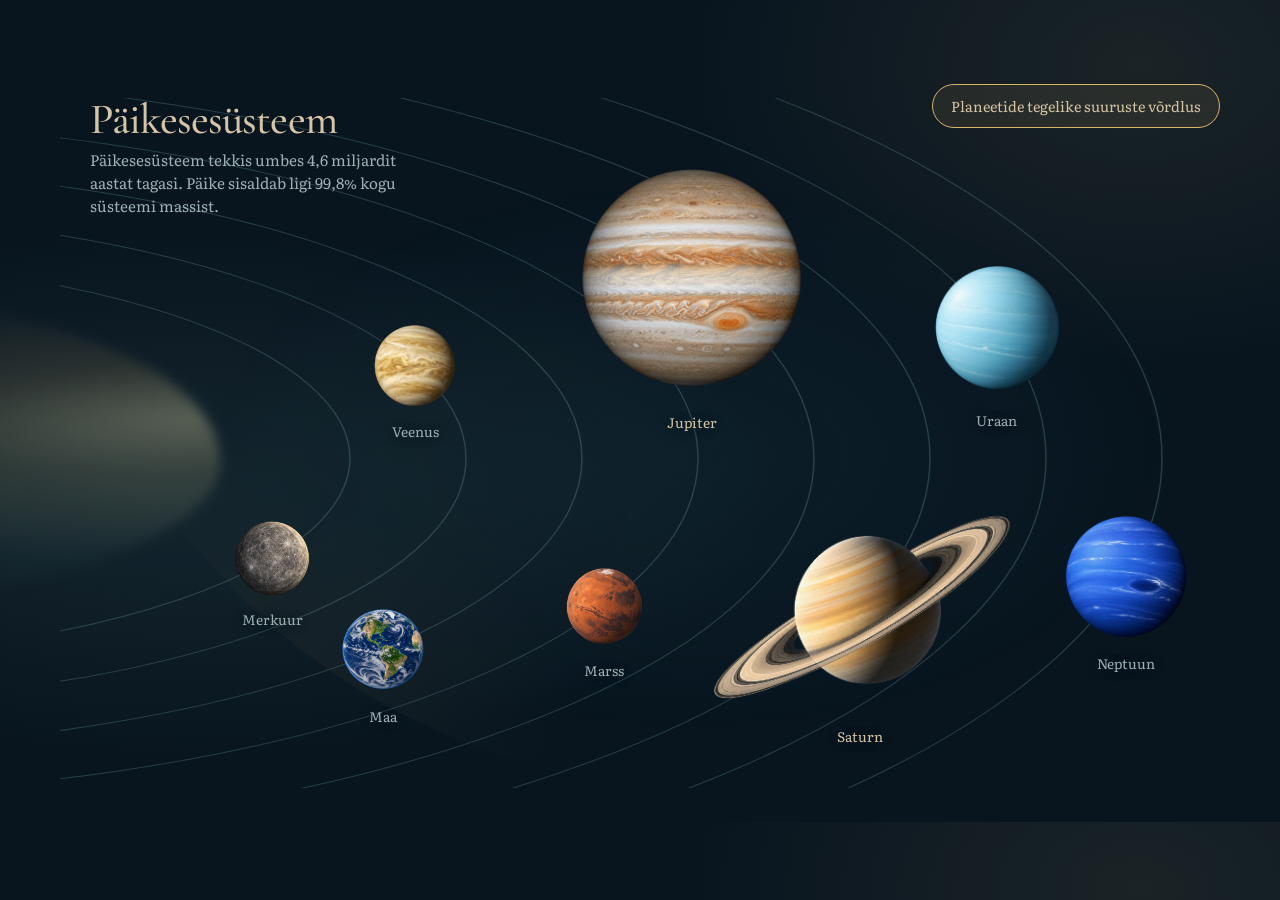
==== planeedid.html @ eba8fdf8 "Add files via upload" ====
<!doctype html>
<html lang="et">
<head>
  <meta charset="utf-8">
  <meta name="viewport" content="width=device-width, initial-scale=1">
  <title>Ajatu kosmos · Planeedid</title>
  <link rel="preconnect" href="https://fonts.googleapis.com">
  <link rel="preconnect" href="https://fonts.gstatic.com" crossorigin>
  <link href="https://fonts.googleapis.com/css2?family=Cormorant+Garamond:ital,wght@0,400;0,500;0,600;1,500&family=Literata:opsz,wght@7..72,400;7..72,500&display=swap" rel="stylesheet">
  <link rel="stylesheet" href="disainisusteem.css">
  <style>
    *{box-sizing:border-box}html{scroll-behavior:smooth}body{margin:0;min-width:320px;background:radial-gradient(ellipse at 89% 8%,rgba(217,178,108,.09),transparent 28%),radial-gradient(ellipse at 15% 60%,rgba(130,185,178,.1),transparent 38%),var(--bg);color:var(--ink);font:17px/1.55 var(--body)}button{font:inherit}.wrap{width:min(1160px,calc(100% - 48px));margin:auto}.topbar{position:relative;z-index:3;display:flex;justify-content:space-between;align-items:center;padding:28px 0 12px}.brand{font:italic 500 1.45rem var(--heading);color:var(--ink);text-decoration:none}.brand span{color:var(--accent)}.scale-toggle{-webkit-touch-callout:none;-webkit-user-select:none;user-select:none;touch-action:manipulation;min-height:44px;margin-top:0;transform:translateY(56px);padding:9px 18px;border:1px solid var(--accent);border-radius:999px;background:rgba(217,178,108,.09);color:var(--ink);cursor:pointer;font-size:.9rem}.scale-toggle:hover{border-color:var(--teal);color:var(--ink)}.scale-toggle[aria-pressed="true"]{border-color:var(--accent);color:var(--accent)}.scale-toggle:disabled{opacity:.55;cursor:wait}
    .intro{display:grid;grid-template-columns:1.1fr .9fr;gap:48px;align-items:end;padding:48px 0 26px}.eyebrow{margin:0 0 12px;color:var(--teal);font-size:.88rem}.intro h1{margin:0;font:500 clamp(3.4rem,8vw,6.7rem)/.9 var(--heading);letter-spacing:-.055em}.intro h1 em{color:var(--accent);font-weight:500}.intro p{max-width:31rem;margin:0;color:var(--muted);font-style:italic}.note{margin-top:16px;color:var(--muted);font-size:.86rem}.note strong{color:var(--ink);font-weight:500}
    .space-wrap{overflow:visible;padding:14px 0 34px}.space{position:relative;isolation:isolate;width:100%;height:690px;overflow:visible;border-radius:48% 52% 44% 56% / 10% 11% 89% 90%;background:radial-gradient(ellipse at 54% 52%,rgba(40,91,100,.14),transparent 54%),radial-gradient(ellipse at 13% 90%,rgba(217,178,108,.07),transparent 26%)}.space:before{content:'';position:absolute;inset:8% 4%;border-radius:53% 47% 59% 41% / 38% 63% 37% 62%;border:0;transform:rotate(-4deg);pointer-events:none}.orbits{position:absolute;inset:0;width:100%;height:100%;pointer-events:none}.orbits ellipse,.orbits path{fill:none;stroke:rgba(130,185,178,.25);stroke-width:1.25}.sun{position:absolute;z-index:-1;left:-740px;top:205px;width:900px;height:310px;border-radius:54% 46% 49% 51% / 45% 56% 44% 55%;background:radial-gradient(ellipse at 98% 42%,rgba(255,237,175,.29),rgba(217,178,108,.13) 22%,transparent 55%),radial-gradient(ellipse at 91% 65%,rgba(130,185,178,.08),transparent 48%);filter:blur(6px);transform:rotate(-2deg)}.sun:after{display:none}.space-copy{position:absolute;z-index:2;top:0;left:30px;max-width:310px}.space-copy h1{margin:0 0 8px;font:500 clamp(1.9rem,3.4vw,2.7rem)/1 var(--heading);letter-spacing:-.02em}.space-copy p{margin:0;color:var(--muted);font-size:.95rem;line-height:1.5}
    .planet{-webkit-tap-highlight-color:transparent;position:absolute;z-index:1;left:var(--x);top:var(--y);width:var(--size);height:var(--size);padding:0;border:0;background:none;color:var(--ink);cursor:pointer;transform:translate(-50%,-50%);transition:opacity 220ms,filter 220ms,transform 220ms,width 220ms,height 220ms}.planet:hover,.planet:focus-visible{transform:translate(-50%,-50%) scale(1.08);filter:drop-shadow(0 0 16px rgba(217,178,108,.34));outline:none}.planet:focus-visible .planet-name{outline:none}.planet img{display:block;width:100%;height:100%;object-fit:contain;transform:scale(var(--asset-scale,1));transform-origin:center;pointer-events:none;-webkit-user-drag:none;-webkit-touch-callout:none;user-select:none}.planet.fallback-orb img{display:none}.planet.fallback-orb:before{content:'';display:block;width:100%;height:100%;border-radius:50%;background:radial-gradient(circle at 32% 28%,#e3dfc9,var(--planet-color,#82b9b2) 40%,#08151f 84%);box-shadow:inset -14px -11px 18px #06121c99,0 0 18px color-mix(in srgb,var(--planet-color,#82b9b2) 42%,transparent)}.planet-name{position:absolute;left:50%;top:var(--label-top);transform:translateX(-50%);white-space:nowrap;color:var(--muted);font-size:.86rem;text-shadow:0 1px 10px var(--bg)}.planet[data-name="Jupiter"] .planet-name,.planet[data-name="Saturn"] .planet-name{color:var(--ink)}.space.is-exploring .planet:not(.is-active){opacity:.46;filter:blur(.65px) brightness(.68) saturate(.72)}.space.is-exploring .planet.is-active{z-index:5;width:var(--focus-size);height:var(--focus-size);transform:translate(-50%,-50%);filter:drop-shadow(0 0 22px rgba(217,178,108,.45))}.space.is-exploring .planet.is-active .planet-name{top:var(--active-label-top);color:var(--ink)}
    .details{position:absolute;z-index:7;width:min(400px,calc(100% - 32px));padding:22px 24px;background:rgba(10,29,39,.96);border:1px solid rgba(130,185,178,.25);border-radius:28px;box-shadow:0 16px 38px rgba(0,0,0,.28);opacity:0;pointer-events:none;transform:translate(0,-10%);transition:opacity 180ms,transform 180ms}.details.is-visible{opacity:1}.details.to-left{transform:translate(-100%,-10%)}.details.to-top{transform:translate(0,-88%)}.details.to-left.to-top{transform:translate(-100%,-88%)}.details p{margin:0;color:var(--muted);font-size:.82rem}.details h2{margin:3px 0 2px;font:500 2rem/1 var(--heading)}.facts{display:grid;grid-template-columns:1fr;gap:0;margin:12px 0 0}.facts div{display:grid;grid-template-columns:minmax(0,1fr) auto;align-items:baseline;gap:14px;padding:6px 0;border-bottom:1px solid rgba(158,177,178,.14)}.facts dt{color:var(--muted);font-size:.78rem}.facts dd{margin:0;text-align:right;white-space:nowrap;font-weight:500;font-size:.8rem}.loading{display:grid;place-items:center;height:100%;color:var(--muted)}
    @media(max-width:700px){.wrap{width:calc(100% - 32px)}.planet{touch-action:manipulation;-webkit-touch-callout:none}.topbar{padding:20px 0 8px}.scale-toggle{transform:translateY(30px);font-size:.66rem;line-height:1.15;padding:6px 10px;min-height:32px;white-space:nowrap}.intro{grid-template-columns:1fr;gap:18px;padding-top:28px}.space-wrap{margin-inline:-16px;height:385px;overflow:hidden;padding:0}.space{width:192%;min-width:0;height:690px;transform:scale(.52);transform-origin:top left}.space-copy{top:18px}.details{width:min(600px,calc(100% - 40px));padding:24px 28px;margin-bottom:48px}.facts{grid-template-columns:1fr}}
  </style>
</head>
<body>
  <div class="wrap">
    <header class="topbar"><span aria-hidden="true"></span><button class="scale-toggle" id="scale-toggle" type="button" disabled>Planeetide tegelike suuruste võrdlus</button></header>
    <main>
      <section class="space-wrap" aria-label="Planeetide suuruste võrdlus"><div class="space" id="space"><div class="sun" aria-hidden="true"></div><div class="space-copy"><h1>Päikesesüsteem</h1><p>Päikesesüsteem tekkis umbes 4,6 miljardit aastat tagasi. Päike sisaldab ligi 99,8% kogu süsteemi massist.</p></div><svg class="orbits" id="orbits" viewBox="0 0 1000 900" preserveAspectRatio="none" aria-hidden="true"></svg><section class="details" id="planet-card" aria-live="polite" aria-labelledby="detail-title"><div><p class="eyebrow" id="detail-order">05 / Päikesest</p><h2 id="detail-title">Jupiter</h2><p id="detail-summary">Päikesesüsteemi suurim planeet.</p></div><dl class="facts" id="facts"></dl></section><p class="loading" id="loading">Planeedid koguvad end vaatesse…</p></div></section>
    </main>
  </div>
  <script>
    let positions={};
    const summaries={Merkuur:'Päikesele lähim ja Päikesesüsteemi väikseim planeet.',Veenus:'Paksu atmosfääriga kuum kiviplaneet.',Maa:'Meie sinine koduplaneet, mille pinnal voolab vedel vesi.',Marss:'Külm ja tolmune punakas kiviplaneet.',Jupiter:'Päikesesüsteemi suurim planeet ja gaasihiid.',Saturn:'Rõngastega gaasihiid, mille ümber tiirleb palju kuid.',Uraan:'Külm jäähiid, mis pöörleb peaaegu külili.',Neptuun:'Kõige kaugem planeet, kus puhuvad väga kiired tuuled.'};
    const labels={tüüp:'Tüüp',kaugusPäikesest:'Kaugus Päikesest',läbimõõt:'Läbimõõt',gravitatsioon:'Gravitatsioon',ööpäevaPikkus:'Ööpäeva pikkus',aastaPikkus:'Aasta pikkus',temperatuur:'Keskmine temperatuur',kuudeArv:'Kuude arv'};
    const imageNames={Saturn:'saturn-realistic.png'};
    const assetScales={Merkuur:1.18,Veenus:1.16,Maa:1.22,Marss:1.2,Jupiter:1.15,Saturn:1.55,Uraan:1.24,Neptuun:1.16};
    const units={kaugusPäikesest:'mln km',läbimõõt:'km',gravitatsioon:'m/s²',ööpäevaPikkus:'h',aastaPikkus:'Maa päeva',temperatuur:'°C',kuudeArv:''};
    const format=value=>new Intl.NumberFormat('et-EE').format(value);
    function showDetails(planet){document.getElementById('detail-order').textContent=String(planet.järjekordPäikesest).padStart(2,'0')+' / Päikesest';document.getElementById('detail-title').textContent=planet.nimi;document.getElementById('detail-summary').textContent=summaries[planet.nimi]||'Planeet, mida saad võrrelda teiste Päikesesüsteemi maailmadega.';const facts=document.getElementById('facts');facts.replaceChildren();Object.keys(labels).forEach(key=>{const row=document.createElement('div');const term=document.createElement('dt');const value=document.createElement('dd');term.textContent=labels[key];const content=typeof planet[key]==='number'?format(planet[key]):planet[key];value.textContent=content+(units[key]?' '+units[key]:'');row.append(term,value);facts.append(row);});}
    const fallbackPlanets=[
      {nimi:'Merkuur',tüüp:'kiviplaneet',järjekordPäikesest:1,kaugusPäikesest:57.9,läbimõõt:4879,gravitatsioon:3.7,ööpäevaPikkus:4222.6,aastaPikkus:88,temperatuur:167,kuudeArv:0},
      {nimi:'Veenus',tüüp:'kiviplaneet',järjekordPäikesest:2,kaugusPäikesest:108.2,läbimõõt:12104,gravitatsioon:8.9,ööpäevaPikkus:2802,aastaPikkus:224.7,temperatuur:464,kuudeArv:0},
      {nimi:'Maa',tüüp:'kiviplaneet',järjekordPäikesest:3,kaugusPäikesest:149.6,läbimõõt:12756,gravitatsioon:9.8,ööpäevaPikkus:24,aastaPikkus:365.2,temperatuur:15,kuudeArv:1},
      {nimi:'Aurelia',tüüp:'kiviplaneet',järjekordPäikesest:4,kaugusPäikesest:175,läbimõõt:10500,gravitatsioon:8.1,ööpäevaPikkus:26,aastaPikkus:450,temperatuur:8,kuudeArv:1},
      {nimi:'Marss',tüüp:'kiviplaneet',järjekordPäikesest:5,kaugusPäikesest:228,läbimõõt:6792,gravitatsioon:3.7,ööpäevaPikkus:24.7,aastaPikkus:687,temperatuur:-65,kuudeArv:2},
      {nimi:'Jupiter',tüüp:'gaasihiid',järjekordPäikesest:6,kaugusPäikesest:778.5,läbimõõt:142984,gravitatsioon:23.1,ööpäevaPikkus:9.9,aastaPikkus:4331,temperatuur:-110,kuudeArv:95},
      {nimi:'Saturn',tüüp:'gaasihiid',järjekordPäikesest:7,kaugusPäikesest:1432,läbimõõt:120536,gravitatsioon:9,ööpäevaPikkus:10.7,aastaPikkus:10747,temperatuur:-140,kuudeArv:274},
      {nimi:'Uraan',tüüp:'jäähiid',järjekordPäikesest:8,kaugusPäikesest:2867,läbimõõt:51118,gravitatsioon:8.7,ööpäevaPikkus:17.2,aastaPikkus:30589,temperatuur:-195,kuudeArv:28},
      {nimi:'Neptuun',tüüp:'jäähiid',järjekordPäikesest:9,kaugusPäikesest:4515,läbimõõt:49528,gravitatsioon:11,ööpäevaPikkus:16.1,aastaPikkus:59800,temperatuur:-200,kuudeArv:16}
    ];
    let planetsData=[];let realScale=false;const scaleToggle=document.getElementById('scale-toggle');
    const typeColors={kiviplaneet:'#b87955',gaasihiid:'#d9b26c',jäähiid:'#82b9b2'};
    function buildOrbitLayout(planets){const svg=document.getElementById('orbits');svg.replaceChildren();positions={};const gap=planets.length>1?700/(planets.length-1):0;const maxDiameter=Math.max(...planets.map(planet=>planet.läbimõõt));const minDiameter=Math.min(...planets.map(planet=>planet.läbimõõt));const layoutScale=Math.max(.68,Math.min(1,Math.sqrt(9/planets.length)));const minimumGap=40;const layoutHeight=690;const locate=(rx,ry,degrees)=>{const angle=degrees*Math.PI/180;const x=-250+rx*Math.cos(angle);const y=470+ry*Math.sin(angle);return{x,y,screenX:x/1000*1160,screenY:y/900*layoutHeight}};const entries=planets.map((planet,index)=>{const size=(72.8+(planet.läbimõõt-minDiameter)/(maxDiameter-minDiameter||1)*145.6)*layoutScale;const radius=size*(assetScales[planet.nimi]||1)/2;const rx=500+index*gap;const ry=260+index*gap*.6;const baseAngle=Math.round(52*Math.sin((index+1)*2.4));const candidates=Array.from({length:73},(_,step)=>{const offset=(step-36)*5;return{...locate(rx,ry,baseAngle+offset),offset}}).filter(candidate=>candidate.screenX>=Math.max(radius+18,190)&&candidate.screenX<=1160-radius-18&&candidate.screenY>=radius+18&&candidate.screenY<=layoutHeight-radius-18&&!(candidate.screenX<410&&candidate.screenY<250)&&!(candidate.screenX>790-radius&&candidate.screenY<135+radius)).sort((a,b)=>Math.abs(a.offset)-Math.abs(b.offset));return{planet,index,radius,rx,ry,candidates}}).sort((a,b)=>b.radius-a.radius);const placed=[];let attempts=0;const solve=depth=>{if(depth===entries.length)return true;if(++attempts>90000)return false;const entry=entries[depth];for(const candidate of entry.candidates){if(placed.every(other=>Math.hypot(candidate.screenX-other.screenX,candidate.screenY-other.screenY)>=entry.radius+other.radius+minimumGap)){placed.push({...candidate,radius:entry.radius,name:entry.planet.nimi});if(solve(depth+1))return true;placed.pop()}}return false};if(!solve(0)){throw new Error('Kattumisvaba paigutust ei leitud')}placed.forEach(item=>{positions[item.name]=[item.x/10,item.y/9]});planets.forEach((planet,index)=>{const rx=500+index*gap;const ry=260+index*gap*.6;const orbit=document.createElementNS('http://www.w3.org/2000/svg','ellipse');orbit.setAttribute('cx','-250');orbit.setAttribute('cy','470');orbit.setAttribute('rx',rx);orbit.setAttribute('ry',ry);svg.append(orbit)})}function placeDetails(planet){const [x,y]=positions[planet.nimi];const card=document.getElementById('planet-card');const toLeft=x>55;const toTop=y>65;card.style.left=(toLeft?x-10:x+9)+'%';card.style.top=(y<30?y+12:y-7)+'%';card.classList.toggle('to-left',toLeft);card.classList.toggle('to-top',toTop)}
    function previewPlanet(button,planet){const space=document.getElementById('space');space.classList.add('is-exploring');space.querySelectorAll('.planet').forEach(item=>item.classList.toggle('is-active',item===button));placeDetails(planet);showDetails(planet);document.getElementById('planet-card').classList.add('is-visible')}
    function clearPlanetPreview(){const space=document.getElementById('space');space.classList.remove('is-exploring');space.querySelectorAll('.planet').forEach(item=>item.classList.remove('is-active'));document.getElementById('planet-card').classList.remove('is-visible')}
    function renderPlanets(planets){const space=document.getElementById('space');document.getElementById('loading')?.remove();clearPlanetPreview();space.querySelectorAll('.planet').forEach(planet=>planet.remove());const maxDiameter=Math.max(...planets.map(planet=>planet.läbimõõt));const minDiameter=Math.min(...planets.map(planet=>planet.läbimõõt));const layoutScale=Math.max(.68,Math.min(1,Math.sqrt(9/planets.length)));const focusSize=realScale?220:218.4*layoutScale;planets.forEach(planet=>{const button=document.createElement('button');button.className='planet';button.dataset.name=planet.nimi;const size=realScale?planet.läbimõõt/maxDiameter*220:(72.8+(planet.läbimõõt-minDiameter)/(maxDiameter-minDiameter)*145.6)*layoutScale;const scale=assetScales[planet.nimi]||1;const labelTop=planet.nimi==='Saturn'?size*1.12:size*(1+scale)/2+8;const activeLabelTop=planet.nimi==='Saturn'?focusSize*1.12:focusSize*(1+scale)/2+8;button.style.setProperty('--x',positions[planet.nimi][0]+'%');button.style.setProperty('--y',positions[planet.nimi][1]+'%');button.style.setProperty('--size',size+'px');button.style.setProperty('--focus-size',focusSize+'px');button.style.setProperty('--asset-scale',scale);button.style.setProperty('--planet-color',typeColors[planet.tüüp]||'#9eb1b2');button.style.setProperty('--label-top',labelTop+'px');button.style.setProperty('--active-label-top',activeLabelTop+'px');button.setAttribute('aria-label',planet.nimi+', ava andmed');const image=document.createElement('img');image.draggable=false;image.src='pildid/'+(imageNames[planet.nimi]||planet.nimi.toLowerCase()+'.png');image.alt='';image.addEventListener('error',()=>button.classList.add('fallback-orb'),{once:true});const name=document.createElement('span');name.className='planet-name';name.textContent=planet.nimi;button.append(image,name);button.addEventListener('pointerenter',()=>previewPlanet(button,planet));button.addEventListener('pointerleave',clearPlanetPreview);button.addEventListener('focus',()=>previewPlanet(button,planet));button.addEventListener('blur',clearPlanetPreview);button.addEventListener('contextmenu',event=>event.preventDefault());button.addEventListener('click',event=>{event.preventDefault();showDetails(planet)});space.append(button);});showDetails(planets.find(planet=>planet.nimi==='Jupiter')||planets[0]);}
    function setPlanets(planets){planetsData=[...planets].sort((a,b)=>a.kaugusPäikesest-b.kaugusPäikesest||a.järjekordPäikesest-b.järjekordPäikesest);buildOrbitLayout(planetsData);scaleToggle.disabled=false;renderPlanets(planetsData)}
    function previewRealDiameters(active){if(realScale===active||!planetsData.length)return;realScale=active;renderPlanets(planetsData)}
    scaleToggle.addEventListener('contextmenu',event=>event.preventDefault());scaleToggle.addEventListener('pointerenter',()=>previewRealDiameters(true));
    scaleToggle.addEventListener('pointerleave',()=>previewRealDiameters(false));
    scaleToggle.addEventListener('focus',()=>previewRealDiameters(true));
    scaleToggle.addEventListener('blur',()=>previewRealDiameters(false));
    document.getElementById('space').addEventListener('click',event=>{if(event.target.closest('.planet'))return;document.activeElement?.blur();clearPlanetPreview()});
    fetch('planeedid.json?cache='+Date.now()).then(response=>{if(!response.ok)throw new Error('Andmeid ei leitud');return response.json()}).then(setPlanets).catch(()=>{const loading=document.getElementById('loading');loading.textContent='Planeetide andmete lugemine ei õnnestunud. Ava leht kohaliku serveri kaudu.';});
  </script>
</body>
</html>
---- disainisusteem.css ----
:root{
  --bg:#08151F;
  --surface:#112B33;
  --surface-hover:#1C3B40;
  --ink:#D5C4A5;
  --muted:#9EB1B2;
  --accent:#D9B26C;
  --accent-hover:#E5C48A;
  --accent-ink:#152029;
  --teal:#82B9B2;
  --line:#35525D;
  --error:#FFAAA0;
  --error-bg:#34272D;
  --success:#A5D9BE;
  --heading:'Cormorant Garamond',Georgia,serif;
  --body:'Literata',Georgia,serif;
}
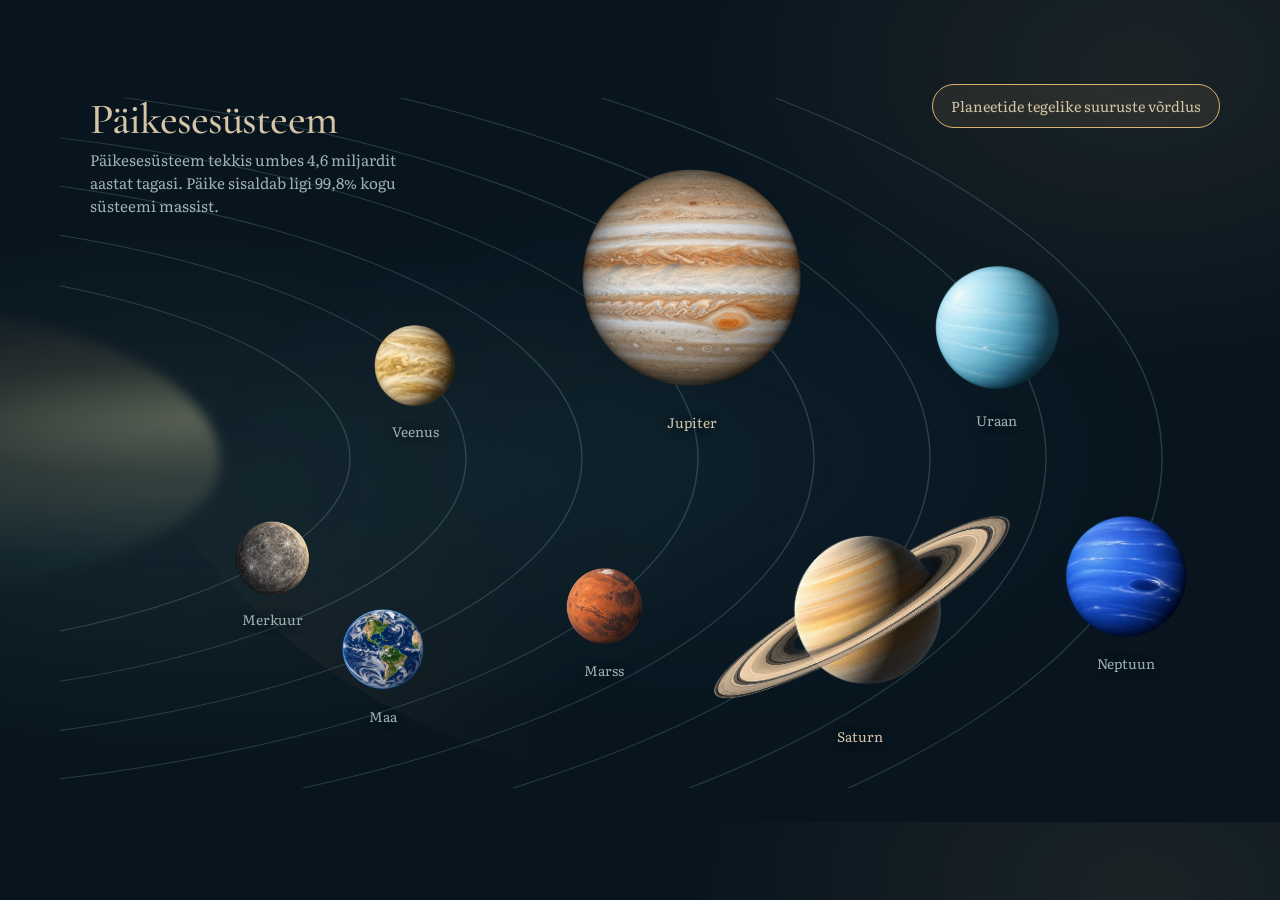
==== commit 4f851e42: "Add files via upload" ====
--- a/planeedid.html
+++ b/planeedid.html
@@ -30,6 +30,7 @@
     const labels={tüüp:'Tüüp',kaugusPäikesest:'Kaugus Päikesest',läbimõõt:'Läbimõõt',gravitatsioon:'Gravitatsioon',ööpäevaPikkus:'Ööpäeva pikkus',aastaPikkus:'Aasta pikkus',temperatuur:'Keskmine temperatuur',kuudeArv:'Kuude arv'};
     const imageNames={Saturn:'saturn-realistic.png'};
     const assetScales={Merkuur:1.18,Veenus:1.16,Maa:1.22,Marss:1.2,Jupiter:1.15,Saturn:1.55,Uraan:1.24,Neptuun:1.16};
+    const comparisonAssetScales={Merkuur:1.15,Veenus:1.15,Maa:1.15,Marss:1.15,Jupiter:1.15,Saturn:2.05,Uraan:1.15,Neptuun:1.15};
     const units={kaugusPäikesest:'mln km',läbimõõt:'km',gravitatsioon:'m/s²',ööpäevaPikkus:'h',aastaPikkus:'Maa päeva',temperatuur:'°C',kuudeArv:''};
     const format=value=>new Intl.NumberFormat('et-EE').format(value);
     function showDetails(planet){document.getElementById('detail-order').textContent=String(planet.järjekordPäikesest).padStart(2,'0')+' / Päikesest';document.getElementById('detail-title').textContent=planet.nimi;document.getElementById('detail-summary').textContent=summaries[planet.nimi]||'Planeet, mida saad võrrelda teiste Päikesesüsteemi maailmadega.';const facts=document.getElementById('facts');facts.replaceChildren();Object.keys(labels).forEach(key=>{const row=document.createElement('div');const term=document.createElement('dt');const value=document.createElement('dd');term.textContent=labels[key];const content=typeof planet[key]==='number'?format(planet[key]):planet[key];value.textContent=content+(units[key]?' '+units[key]:'');row.append(term,value);facts.append(row);});}
@@ -46,16 +47,15 @@
     ];
     let planetsData=[];let realScale=false;const scaleToggle=document.getElementById('scale-toggle');
     const typeColors={kiviplaneet:'#b87955',gaasihiid:'#d9b26c',jäähiid:'#82b9b2'};
-    function buildOrbitLayout(planets){const svg=document.getElementById('orbits');svg.replaceChildren();positions={};const gap=planets.length>1?700/(planets.length-1):0;const maxDiameter=Math.max(...planets.map(planet=>planet.läbimõõt));const minDiameter=Math.min(...planets.map(planet=>planet.läbimõõt));const layoutScale=Math.max(.68,Math.min(1,Math.sqrt(9/planets.length)));const minimumGap=40;const layoutHeight=690;const locate=(rx,ry,degrees)=>{const angle=degrees*Math.PI/180;const x=-250+rx*Math.cos(angle);const y=470+ry*Math.sin(angle);return{x,y,screenX:x/1000*1160,screenY:y/900*layoutHeight}};const entries=planets.map((planet,index)=>{const size=(72.8+(planet.läbimõõt-minDiameter)/(maxDiameter-minDiameter||1)*145.6)*layoutScale;const radius=size*(assetScales[planet.nimi]||1)/2;const rx=500+index*gap;const ry=260+index*gap*.6;const baseAngle=Math.round(52*Math.sin((index+1)*2.4));const candidates=Array.from({length:73},(_,step)=>{const offset=(step-36)*5;return{...locate(rx,ry,baseAngle+offset),offset}}).filter(candidate=>candidate.screenX>=Math.max(radius+18,190)&&candidate.screenX<=1160-radius-18&&candidate.screenY>=radius+18&&candidate.screenY<=layoutHeight-radius-18&&!(candidate.screenX<410&&candidate.screenY<250)&&!(candidate.screenX>790-radius&&candidate.screenY<135+radius)).sort((a,b)=>Math.abs(a.offset)-Math.abs(b.offset));return{planet,index,radius,rx,ry,candidates}}).sort((a,b)=>b.radius-a.radius);const placed=[];let attempts=0;const solve=depth=>{if(depth===entries.length)return true;if(++attempts>90000)return false;const entry=entries[depth];for(const candidate of entry.candidates){if(placed.every(other=>Math.hypot(candidate.screenX-other.screenX,candidate.screenY-other.screenY)>=entry.radius+other.radius+minimumGap)){placed.push({...candidate,radius:entry.radius,name:entry.planet.nimi});if(solve(depth+1))return true;placed.pop()}}return false};if(!solve(0)){throw new Error('Kattumisvaba paigutust ei leitud')}placed.forEach(item=>{positions[item.name]=[item.x/10,item.y/9]});planets.forEach((planet,index)=>{const rx=500+index*gap;const ry=260+index*gap*.6;const orbit=document.createElementNS('http://www.w3.org/2000/svg','ellipse');orbit.setAttribute('cx','-250');orbit.setAttribute('cy','470');orbit.setAttribute('rx',rx);orbit.setAttribute('ry',ry);svg.append(orbit)})}function placeDetails(planet){const [x,y]=positions[planet.nimi];const card=document.getElementById('planet-card');const toLeft=x>55;const toTop=y>65;card.style.left=(toLeft?x-10:x+9)+'%';card.style.top=(y<30?y+12:y-7)+'%';card.classList.toggle('to-left',toLeft);card.classList.toggle('to-top',toTop)}
+    function buildOrbitLayout(planets){const svg=document.getElementById('orbits');svg.replaceChildren();positions={};const gap=planets.length>1?700/(planets.length-1):0;const maxDiameter=Math.max(...planets.map(planet=>planet.läbimõõt));const minDiameter=Math.min(...planets.map(planet=>planet.läbimõõt));const layoutScale=Math.max(.68,Math.min(1,Math.sqrt(9/planets.length)));const minimumGap=40;const layoutHeight=690;const locate=(rx,ry,degrees)=>{const angle=degrees*Math.PI/180;const x=-250+rx*Math.cos(angle);const y=470+ry*Math.sin(angle);return{x,y,screenX:x/1000*1160,screenY:y/900*layoutHeight}};const entries=planets.map((planet,index)=>{const size=realScale?planet.läbimõõt/maxDiameter*220:(72.8+(planet.läbimõõt-minDiameter)/(maxDiameter-minDiameter||1)*145.6)*layoutScale;const radius=size*((realScale?comparisonAssetScales:assetScales)[planet.nimi]||1)/2;const rx=500+index*gap;const ry=260+index*gap*.6;const baseAngle=Math.round(52*Math.sin((index+1)*2.4));const candidates=Array.from({length:73},(_,step)=>{const offset=(step-36)*5;return{...locate(rx,ry,baseAngle+offset),offset}}).filter(candidate=>candidate.screenX>=Math.max(radius+18,190)&&candidate.screenX<=1160-radius-18&&candidate.screenY>=radius+18&&candidate.screenY<=layoutHeight-radius-18&&!(candidate.screenX<410&&candidate.screenY<250)&&!(candidate.screenX>790-radius&&candidate.screenY<135+radius)).sort((a,b)=>Math.abs(a.offset)-Math.abs(b.offset));return{planet,index,radius,rx,ry,candidates}}).sort((a,b)=>b.radius-a.radius);const placed=[];let attempts=0;const solve=depth=>{if(depth===entries.length)return true;if(++attempts>90000)return false;const entry=entries[depth];for(const candidate of entry.candidates){if(placed.every(other=>Math.hypot(candidate.screenX-other.screenX,candidate.screenY-other.screenY)>=entry.radius+other.radius+minimumGap)){placed.push({...candidate,radius:entry.radius,name:entry.planet.nimi});if(solve(depth+1))return true;placed.pop()}}return false};if(!solve(0)){throw new Error('Kattumisvaba paigutust ei leitud')}placed.forEach(item=>{positions[item.name]=[item.x/10,item.y/9]});planets.forEach((planet,index)=>{const rx=500+index*gap;const ry=260+index*gap*.6;const orbit=document.createElementNS('http://www.w3.org/2000/svg','ellipse');orbit.setAttribute('cx','-250');orbit.setAttribute('cy','470');orbit.setAttribute('rx',rx);orbit.setAttribute('ry',ry);svg.append(orbit)})}function placeDetails(planet){const [x,y]=positions[planet.nimi];const card=document.getElementById('planet-card');const toLeft=x>55;const toTop=y>65;card.style.left=(toLeft?x-10:x+9)+'%';card.style.top=(y<30?y+12:y-7)+'%';card.classList.toggle('to-left',toLeft);card.classList.toggle('to-top',toTop)}
     function previewPlanet(button,planet){const space=document.getElementById('space');space.classList.add('is-exploring');space.querySelectorAll('.planet').forEach(item=>item.classList.toggle('is-active',item===button));placeDetails(planet);showDetails(planet);document.getElementById('planet-card').classList.add('is-visible')}
     function clearPlanetPreview(){const space=document.getElementById('space');space.classList.remove('is-exploring');space.querySelectorAll('.planet').forEach(item=>item.classList.remove('is-active'));document.getElementById('planet-card').classList.remove('is-visible')}
-    function renderPlanets(planets){const space=document.getElementById('space');document.getElementById('loading')?.remove();clearPlanetPreview();space.querySelectorAll('.planet').forEach(planet=>planet.remove());const maxDiameter=Math.max(...planets.map(planet=>planet.läbimõõt));const minDiameter=Math.min(...planets.map(planet=>planet.läbimõõt));const layoutScale=Math.max(.68,Math.min(1,Math.sqrt(9/planets.length)));const focusSize=realScale?220:218.4*layoutScale;planets.forEach(planet=>{const button=document.createElement('button');button.className='planet';button.dataset.name=planet.nimi;const size=realScale?planet.läbimõõt/maxDiameter*220:(72.8+(planet.läbimõõt-minDiameter)/(maxDiameter-minDiameter)*145.6)*layoutScale;const scale=assetScales[planet.nimi]||1;const labelTop=planet.nimi==='Saturn'?size*1.12:size*(1+scale)/2+8;const activeLabelTop=planet.nimi==='Saturn'?focusSize*1.12:focusSize*(1+scale)/2+8;button.style.setProperty('--x',positions[planet.nimi][0]+'%');button.style.setProperty('--y',positions[planet.nimi][1]+'%');button.style.setProperty('--size',size+'px');button.style.setProperty('--focus-size',focusSize+'px');button.style.setProperty('--asset-scale',scale);button.style.setProperty('--planet-color',typeColors[planet.tüüp]||'#9eb1b2');button.style.setProperty('--label-top',labelTop+'px');button.style.setProperty('--active-label-top',activeLabelTop+'px');button.setAttribute('aria-label',planet.nimi+', ava andmed');const image=document.createElement('img');image.draggable=false;image.src='pildid/'+(imageNames[planet.nimi]||planet.nimi.toLowerCase()+'.png');image.alt='';image.addEventListener('error',()=>button.classList.add('fallback-orb'),{once:true});const name=document.createElement('span');name.className='planet-name';name.textContent=planet.nimi;button.append(image,name);button.addEventListener('pointerenter',()=>previewPlanet(button,planet));button.addEventListener('pointerleave',clearPlanetPreview);button.addEventListener('focus',()=>previewPlanet(button,planet));button.addEventListener('blur',clearPlanetPreview);button.addEventListener('contextmenu',event=>event.preventDefault());button.addEventListener('click',event=>{event.preventDefault();showDetails(planet)});space.append(button);});showDetails(planets.find(planet=>planet.nimi==='Jupiter')||planets[0]);}
+    function renderPlanets(planets){const space=document.getElementById('space');document.getElementById('loading')?.remove();clearPlanetPreview();space.querySelectorAll('.planet').forEach(planet=>planet.remove());const maxDiameter=Math.max(...planets.map(planet=>planet.läbimõõt));const minDiameter=Math.min(...planets.map(planet=>planet.läbimõõt));const layoutScale=Math.max(.68,Math.min(1,Math.sqrt(9/planets.length)));const focusSize=realScale?220:218.4*layoutScale;planets.forEach(planet=>{const button=document.createElement('button');button.className='planet';button.dataset.name=planet.nimi;const size=realScale?planet.läbimõõt/maxDiameter*220:(72.8+(planet.läbimõõt-minDiameter)/(maxDiameter-minDiameter)*145.6)*layoutScale;const scale=(realScale?comparisonAssetScales:assetScales)[planet.nimi]||1;const labelTop=planet.nimi==='Saturn'?size*1.12:size*(1+scale)/2+8;const activeLabelTop=planet.nimi==='Saturn'?focusSize*1.12:focusSize*(1+scale)/2+8;button.style.setProperty('--x',positions[planet.nimi][0]+'%');button.style.setProperty('--y',positions[planet.nimi][1]+'%');button.style.setProperty('--size',size+'px');button.style.setProperty('--focus-size',focusSize+'px');button.style.setProperty('--asset-scale',scale);button.style.setProperty('--planet-color',typeColors[planet.tüüp]||'#9eb1b2');button.style.setProperty('--label-top',labelTop+'px');button.style.setProperty('--active-label-top',activeLabelTop+'px');button.setAttribute('aria-label',planet.nimi+', ava andmed');const image=document.createElement('img');image.draggable=false;image.src='pildid/'+(imageNames[planet.nimi]||planet.nimi.toLowerCase()+'.png');image.alt='';image.addEventListener('error',()=>button.classList.add('fallback-orb'),{once:true});const name=document.createElement('span');name.className='planet-name';name.textContent=planet.nimi;button.append(image,name);button.addEventListener('pointerenter',()=>previewPlanet(button,planet));button.addEventListener('pointerleave',clearPlanetPreview);button.addEventListener('focus',()=>previewPlanet(button,planet));button.addEventListener('blur',clearPlanetPreview);button.addEventListener('contextmenu',event=>event.preventDefault());button.addEventListener('click',event=>{event.preventDefault();showDetails(planet)});space.append(button);});showDetails(planets.find(planet=>planet.nimi==='Jupiter')||planets[0]);}
     function setPlanets(planets){planetsData=[...planets].sort((a,b)=>a.kaugusPäikesest-b.kaugusPäikesest||a.järjekordPäikesest-b.järjekordPäikesest);buildOrbitLayout(planetsData);scaleToggle.disabled=false;renderPlanets(planetsData)}
     function previewRealDiameters(active){if(realScale===active||!planetsData.length)return;realScale=active;renderPlanets(planetsData)}
-    scaleToggle.addEventListener('contextmenu',event=>event.preventDefault());scaleToggle.addEventListener('pointerenter',()=>previewRealDiameters(true));
-    scaleToggle.addEventListener('pointerleave',()=>previewRealDiameters(false));
-    scaleToggle.addEventListener('focus',()=>previewRealDiameters(true));
-    scaleToggle.addEventListener('blur',()=>previewRealDiameters(false));
+    scaleToggle.addEventListener('contextmenu',event=>event.preventDefault());
+    if(matchMedia('(hover:hover)').matches){scaleToggle.addEventListener('pointerenter',()=>previewRealDiameters(true));scaleToggle.addEventListener('pointerleave',()=>previewRealDiameters(false));}
+    scaleToggle.addEventListener('click',()=>previewRealDiameters(!realScale));
     document.getElementById('space').addEventListener('click',event=>{if(event.target.closest('.planet'))return;document.activeElement?.blur();clearPlanetPreview()});
     fetch('planeedid.json?cache='+Date.now()).then(response=>{if(!response.ok)throw new Error('Andmeid ei leitud');return response.json()}).then(setPlanets).catch(()=>{const loading=document.getElementById('loading');loading.textContent='Planeetide andmete lugemine ei õnnestunud. Ava leht kohaliku serveri kaudu.';});
   </script>
@@ -71,3 +71,7 @@
 
 
 
+
+
+
+
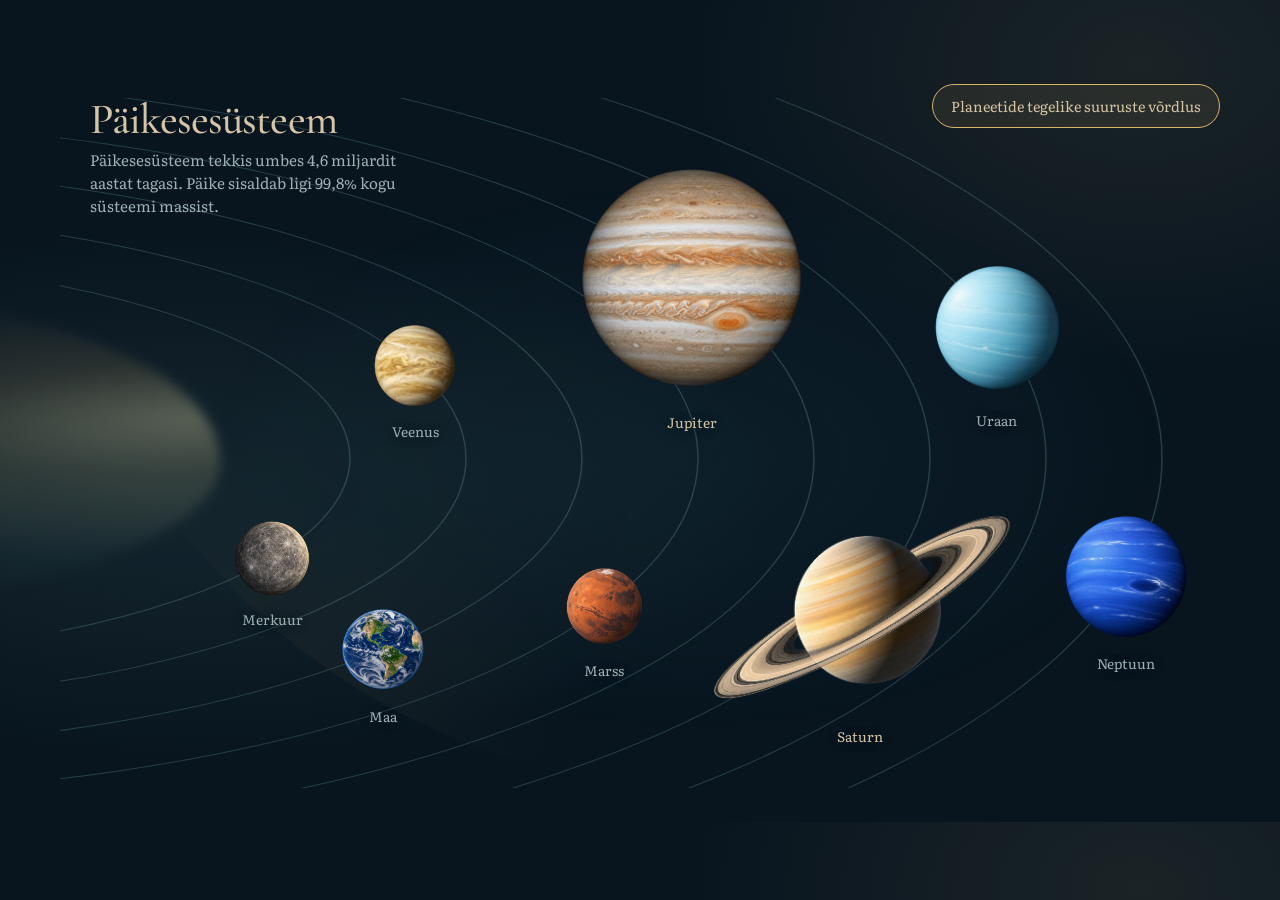
==== commit a118bc40: "Add files via upload" ====
--- a/planeedid.html
+++ b/planeedid.html
@@ -1,66 +1,67 @@
-<!doctype html>
-<html lang="et">
-<head>
-  <meta charset="utf-8">
-  <meta name="viewport" content="width=device-width, initial-scale=1">
-  <title>Ajatu kosmos · Planeedid</title>
-  <link rel="preconnect" href="https://fonts.googleapis.com">
-  <link rel="preconnect" href="https://fonts.gstatic.com" crossorigin>
-  <link href="https://fonts.googleapis.com/css2?family=Cormorant+Garamond:ital,wght@0,400;0,500;0,600;1,500&family=Literata:opsz,wght@7..72,400;7..72,500&display=swap" rel="stylesheet">
-  <link rel="stylesheet" href="disainisusteem.css">
-  <style>
-    *{box-sizing:border-box}html{scroll-behavior:smooth}body{margin:0;min-width:320px;background:radial-gradient(ellipse at 89% 8%,rgba(217,178,108,.09),transparent 28%),radial-gradient(ellipse at 15% 60%,rgba(130,185,178,.1),transparent 38%),var(--bg);color:var(--ink);font:17px/1.55 var(--body)}button{font:inherit}.wrap{width:min(1160px,calc(100% - 48px));margin:auto}.topbar{position:relative;z-index:3;display:flex;justify-content:space-between;align-items:center;padding:28px 0 12px}.brand{font:italic 500 1.45rem var(--heading);color:var(--ink);text-decoration:none}.brand span{color:var(--accent)}.scale-toggle{-webkit-touch-callout:none;-webkit-user-select:none;user-select:none;touch-action:manipulation;min-height:44px;margin-top:0;transform:translateY(56px);padding:9px 18px;border:1px solid var(--accent);border-radius:999px;background:rgba(217,178,108,.09);color:var(--ink);cursor:pointer;font-size:.9rem}.scale-toggle:hover{border-color:var(--teal);color:var(--ink)}.scale-toggle[aria-pressed="true"]{border-color:var(--accent);color:var(--accent)}.scale-toggle:disabled{opacity:.55;cursor:wait}
-    .intro{display:grid;grid-template-columns:1.1fr .9fr;gap:48px;align-items:end;padding:48px 0 26px}.eyebrow{margin:0 0 12px;color:var(--teal);font-size:.88rem}.intro h1{margin:0;font:500 clamp(3.4rem,8vw,6.7rem)/.9 var(--heading);letter-spacing:-.055em}.intro h1 em{color:var(--accent);font-weight:500}.intro p{max-width:31rem;margin:0;color:var(--muted);font-style:italic}.note{margin-top:16px;color:var(--muted);font-size:.86rem}.note strong{color:var(--ink);font-weight:500}
-    .space-wrap{overflow:visible;padding:14px 0 34px}.space{position:relative;isolation:isolate;width:100%;height:690px;overflow:visible;border-radius:48% 52% 44% 56% / 10% 11% 89% 90%;background:radial-gradient(ellipse at 54% 52%,rgba(40,91,100,.14),transparent 54%),radial-gradient(ellipse at 13% 90%,rgba(217,178,108,.07),transparent 26%)}.space:before{content:'';position:absolute;inset:8% 4%;border-radius:53% 47% 59% 41% / 38% 63% 37% 62%;border:0;transform:rotate(-4deg);pointer-events:none}.orbits{position:absolute;inset:0;width:100%;height:100%;pointer-events:none}.orbits ellipse,.orbits path{fill:none;stroke:rgba(130,185,178,.25);stroke-width:1.25}.sun{position:absolute;z-index:-1;left:-740px;top:205px;width:900px;height:310px;border-radius:54% 46% 49% 51% / 45% 56% 44% 55%;background:radial-gradient(ellipse at 98% 42%,rgba(255,237,175,.29),rgba(217,178,108,.13) 22%,transparent 55%),radial-gradient(ellipse at 91% 65%,rgba(130,185,178,.08),transparent 48%);filter:blur(6px);transform:rotate(-2deg)}.sun:after{display:none}.space-copy{position:absolute;z-index:2;top:0;left:30px;max-width:310px}.space-copy h1{margin:0 0 8px;font:500 clamp(1.9rem,3.4vw,2.7rem)/1 var(--heading);letter-spacing:-.02em}.space-copy p{margin:0;color:var(--muted);font-size:.95rem;line-height:1.5}
-    .planet{-webkit-tap-highlight-color:transparent;position:absolute;z-index:1;left:var(--x);top:var(--y);width:var(--size);height:var(--size);padding:0;border:0;background:none;color:var(--ink);cursor:pointer;transform:translate(-50%,-50%);transition:opacity 220ms,filter 220ms,transform 220ms,width 220ms,height 220ms}.planet:hover,.planet:focus-visible{transform:translate(-50%,-50%) scale(1.08);filter:drop-shadow(0 0 16px rgba(217,178,108,.34));outline:none}.planet:focus-visible .planet-name{outline:none}.planet img{display:block;width:100%;height:100%;object-fit:contain;transform:scale(var(--asset-scale,1));transform-origin:center;pointer-events:none;-webkit-user-drag:none;-webkit-touch-callout:none;user-select:none}.planet.fallback-orb img{display:none}.planet.fallback-orb:before{content:'';display:block;width:100%;height:100%;border-radius:50%;background:radial-gradient(circle at 32% 28%,#e3dfc9,var(--planet-color,#82b9b2) 40%,#08151f 84%);box-shadow:inset -14px -11px 18px #06121c99,0 0 18px color-mix(in srgb,var(--planet-color,#82b9b2) 42%,transparent)}.planet-name{position:absolute;left:50%;top:var(--label-top);transform:translateX(-50%);white-space:nowrap;color:var(--muted);font-size:.86rem;text-shadow:0 1px 10px var(--bg)}.planet[data-name="Jupiter"] .planet-name,.planet[data-name="Saturn"] .planet-name{color:var(--ink)}.space.is-exploring .planet:not(.is-active){opacity:.46;filter:blur(.65px) brightness(.68) saturate(.72)}.space.is-exploring .planet.is-active{z-index:5;width:var(--focus-size);height:var(--focus-size);transform:translate(-50%,-50%);filter:drop-shadow(0 0 22px rgba(217,178,108,.45))}.space.is-exploring .planet.is-active .planet-name{top:var(--active-label-top);color:var(--ink)}
-    .details{position:absolute;z-index:7;width:min(400px,calc(100% - 32px));padding:22px 24px;background:rgba(10,29,39,.96);border:1px solid rgba(130,185,178,.25);border-radius:28px;box-shadow:0 16px 38px rgba(0,0,0,.28);opacity:0;pointer-events:none;transform:translate(0,-10%);transition:opacity 180ms,transform 180ms}.details.is-visible{opacity:1}.details.to-left{transform:translate(-100%,-10%)}.details.to-top{transform:translate(0,-88%)}.details.to-left.to-top{transform:translate(-100%,-88%)}.details p{margin:0;color:var(--muted);font-size:.82rem}.details h2{margin:3px 0 2px;font:500 2rem/1 var(--heading)}.facts{display:grid;grid-template-columns:1fr;gap:0;margin:12px 0 0}.facts div{display:grid;grid-template-columns:minmax(0,1fr) auto;align-items:baseline;gap:14px;padding:6px 0;border-bottom:1px solid rgba(158,177,178,.14)}.facts dt{color:var(--muted);font-size:.78rem}.facts dd{margin:0;text-align:right;white-space:nowrap;font-weight:500;font-size:.8rem}.loading{display:grid;place-items:center;height:100%;color:var(--muted)}
-    @media(max-width:700px){.wrap{width:calc(100% - 32px)}.planet{touch-action:manipulation;-webkit-touch-callout:none}.topbar{padding:20px 0 8px}.scale-toggle{transform:translateY(30px);font-size:.66rem;line-height:1.15;padding:6px 10px;min-height:32px;white-space:nowrap}.intro{grid-template-columns:1fr;gap:18px;padding-top:28px}.space-wrap{margin-inline:-16px;height:385px;overflow:hidden;padding:0}.space{width:192%;min-width:0;height:690px;transform:scale(.52);transform-origin:top left}.space-copy{top:18px}.details{width:min(600px,calc(100% - 40px));padding:24px 28px;margin-bottom:48px}.facts{grid-template-columns:1fr}}
-  </style>
-</head>
-<body>
-  <div class="wrap">
-    <header class="topbar"><span aria-hidden="true"></span><button class="scale-toggle" id="scale-toggle" type="button" disabled>Planeetide tegelike suuruste võrdlus</button></header>
-    <main>
-      <section class="space-wrap" aria-label="Planeetide suuruste võrdlus"><div class="space" id="space"><div class="sun" aria-hidden="true"></div><div class="space-copy"><h1>Päikesesüsteem</h1><p>Päikesesüsteem tekkis umbes 4,6 miljardit aastat tagasi. Päike sisaldab ligi 99,8% kogu süsteemi massist.</p></div><svg class="orbits" id="orbits" viewBox="0 0 1000 900" preserveAspectRatio="none" aria-hidden="true"></svg><section class="details" id="planet-card" aria-live="polite" aria-labelledby="detail-title"><div><p class="eyebrow" id="detail-order">05 / Päikesest</p><h2 id="detail-title">Jupiter</h2><p id="detail-summary">Päikesesüsteemi suurim planeet.</p></div><dl class="facts" id="facts"></dl></section><p class="loading" id="loading">Planeedid koguvad end vaatesse…</p></div></section>
-    </main>
-  </div>
-  <script>
-    let positions={};
-    const summaries={Merkuur:'Päikesele lähim ja Päikesesüsteemi väikseim planeet.',Veenus:'Paksu atmosfääriga kuum kiviplaneet.',Maa:'Meie sinine koduplaneet, mille pinnal voolab vedel vesi.',Marss:'Külm ja tolmune punakas kiviplaneet.',Jupiter:'Päikesesüsteemi suurim planeet ja gaasihiid.',Saturn:'Rõngastega gaasihiid, mille ümber tiirleb palju kuid.',Uraan:'Külm jäähiid, mis pöörleb peaaegu külili.',Neptuun:'Kõige kaugem planeet, kus puhuvad väga kiired tuuled.'};
-    const labels={tüüp:'Tüüp',kaugusPäikesest:'Kaugus Päikesest',läbimõõt:'Läbimõõt',gravitatsioon:'Gravitatsioon',ööpäevaPikkus:'Ööpäeva pikkus',aastaPikkus:'Aasta pikkus',temperatuur:'Keskmine temperatuur',kuudeArv:'Kuude arv'};
-    const imageNames={Saturn:'saturn-realistic.png'};
-    const assetScales={Merkuur:1.18,Veenus:1.16,Maa:1.22,Marss:1.2,Jupiter:1.15,Saturn:1.55,Uraan:1.24,Neptuun:1.16};
-    const comparisonAssetScales={Merkuur:1.15,Veenus:1.15,Maa:1.15,Marss:1.15,Jupiter:1.15,Saturn:2.05,Uraan:1.15,Neptuun:1.15};
-    const units={kaugusPäikesest:'mln km',läbimõõt:'km',gravitatsioon:'m/s²',ööpäevaPikkus:'h',aastaPikkus:'Maa päeva',temperatuur:'°C',kuudeArv:''};
-    const format=value=>new Intl.NumberFormat('et-EE').format(value);
-    function showDetails(planet){document.getElementById('detail-order').textContent=String(planet.järjekordPäikesest).padStart(2,'0')+' / Päikesest';document.getElementById('detail-title').textContent=planet.nimi;document.getElementById('detail-summary').textContent=summaries[planet.nimi]||'Planeet, mida saad võrrelda teiste Päikesesüsteemi maailmadega.';const facts=document.getElementById('facts');facts.replaceChildren();Object.keys(labels).forEach(key=>{const row=document.createElement('div');const term=document.createElement('dt');const value=document.createElement('dd');term.textContent=labels[key];const content=typeof planet[key]==='number'?format(planet[key]):planet[key];value.textContent=content+(units[key]?' '+units[key]:'');row.append(term,value);facts.append(row);});}
-    const fallbackPlanets=[
-      {nimi:'Merkuur',tüüp:'kiviplaneet',järjekordPäikesest:1,kaugusPäikesest:57.9,läbimõõt:4879,gravitatsioon:3.7,ööpäevaPikkus:4222.6,aastaPikkus:88,temperatuur:167,kuudeArv:0},
-      {nimi:'Veenus',tüüp:'kiviplaneet',järjekordPäikesest:2,kaugusPäikesest:108.2,läbimõõt:12104,gravitatsioon:8.9,ööpäevaPikkus:2802,aastaPikkus:224.7,temperatuur:464,kuudeArv:0},
-      {nimi:'Maa',tüüp:'kiviplaneet',järjekordPäikesest:3,kaugusPäikesest:149.6,läbimõõt:12756,gravitatsioon:9.8,ööpäevaPikkus:24,aastaPikkus:365.2,temperatuur:15,kuudeArv:1},
-      {nimi:'Aurelia',tüüp:'kiviplaneet',järjekordPäikesest:4,kaugusPäikesest:175,läbimõõt:10500,gravitatsioon:8.1,ööpäevaPikkus:26,aastaPikkus:450,temperatuur:8,kuudeArv:1},
-      {nimi:'Marss',tüüp:'kiviplaneet',järjekordPäikesest:5,kaugusPäikesest:228,läbimõõt:6792,gravitatsioon:3.7,ööpäevaPikkus:24.7,aastaPikkus:687,temperatuur:-65,kuudeArv:2},
-      {nimi:'Jupiter',tüüp:'gaasihiid',järjekordPäikesest:6,kaugusPäikesest:778.5,läbimõõt:142984,gravitatsioon:23.1,ööpäevaPikkus:9.9,aastaPikkus:4331,temperatuur:-110,kuudeArv:95},
-      {nimi:'Saturn',tüüp:'gaasihiid',järjekordPäikesest:7,kaugusPäikesest:1432,läbimõõt:120536,gravitatsioon:9,ööpäevaPikkus:10.7,aastaPikkus:10747,temperatuur:-140,kuudeArv:274},
-      {nimi:'Uraan',tüüp:'jäähiid',järjekordPäikesest:8,kaugusPäikesest:2867,läbimõõt:51118,gravitatsioon:8.7,ööpäevaPikkus:17.2,aastaPikkus:30589,temperatuur:-195,kuudeArv:28},
-      {nimi:'Neptuun',tüüp:'jäähiid',järjekordPäikesest:9,kaugusPäikesest:4515,läbimõõt:49528,gravitatsioon:11,ööpäevaPikkus:16.1,aastaPikkus:59800,temperatuur:-200,kuudeArv:16}
-    ];
-    let planetsData=[];let realScale=false;const scaleToggle=document.getElementById('scale-toggle');
-    const typeColors={kiviplaneet:'#b87955',gaasihiid:'#d9b26c',jäähiid:'#82b9b2'};
-    function buildOrbitLayout(planets){const svg=document.getElementById('orbits');svg.replaceChildren();positions={};const gap=planets.length>1?700/(planets.length-1):0;const maxDiameter=Math.max(...planets.map(planet=>planet.läbimõõt));const minDiameter=Math.min(...planets.map(planet=>planet.läbimõõt));const layoutScale=Math.max(.68,Math.min(1,Math.sqrt(9/planets.length)));const minimumGap=40;const layoutHeight=690;const locate=(rx,ry,degrees)=>{const angle=degrees*Math.PI/180;const x=-250+rx*Math.cos(angle);const y=470+ry*Math.sin(angle);return{x,y,screenX:x/1000*1160,screenY:y/900*layoutHeight}};const entries=planets.map((planet,index)=>{const size=realScale?planet.läbimõõt/maxDiameter*220:(72.8+(planet.läbimõõt-minDiameter)/(maxDiameter-minDiameter||1)*145.6)*layoutScale;const radius=size*((realScale?comparisonAssetScales:assetScales)[planet.nimi]||1)/2;const rx=500+index*gap;const ry=260+index*gap*.6;const baseAngle=Math.round(52*Math.sin((index+1)*2.4));const candidates=Array.from({length:73},(_,step)=>{const offset=(step-36)*5;return{...locate(rx,ry,baseAngle+offset),offset}}).filter(candidate=>candidate.screenX>=Math.max(radius+18,190)&&candidate.screenX<=1160-radius-18&&candidate.screenY>=radius+18&&candidate.screenY<=layoutHeight-radius-18&&!(candidate.screenX<410&&candidate.screenY<250)&&!(candidate.screenX>790-radius&&candidate.screenY<135+radius)).sort((a,b)=>Math.abs(a.offset)-Math.abs(b.offset));return{planet,index,radius,rx,ry,candidates}}).sort((a,b)=>b.radius-a.radius);const placed=[];let attempts=0;const solve=depth=>{if(depth===entries.length)return true;if(++attempts>90000)return false;const entry=entries[depth];for(const candidate of entry.candidates){if(placed.every(other=>Math.hypot(candidate.screenX-other.screenX,candidate.screenY-other.screenY)>=entry.radius+other.radius+minimumGap)){placed.push({...candidate,radius:entry.radius,name:entry.planet.nimi});if(solve(depth+1))return true;placed.pop()}}return false};if(!solve(0)){throw new Error('Kattumisvaba paigutust ei leitud')}placed.forEach(item=>{positions[item.name]=[item.x/10,item.y/9]});planets.forEach((planet,index)=>{const rx=500+index*gap;const ry=260+index*gap*.6;const orbit=document.createElementNS('http://www.w3.org/2000/svg','ellipse');orbit.setAttribute('cx','-250');orbit.setAttribute('cy','470');orbit.setAttribute('rx',rx);orbit.setAttribute('ry',ry);svg.append(orbit)})}function placeDetails(planet){const [x,y]=positions[planet.nimi];const card=document.getElementById('planet-card');const toLeft=x>55;const toTop=y>65;card.style.left=(toLeft?x-10:x+9)+'%';card.style.top=(y<30?y+12:y-7)+'%';card.classList.toggle('to-left',toLeft);card.classList.toggle('to-top',toTop)}
-    function previewPlanet(button,planet){const space=document.getElementById('space');space.classList.add('is-exploring');space.querySelectorAll('.planet').forEach(item=>item.classList.toggle('is-active',item===button));placeDetails(planet);showDetails(planet);document.getElementById('planet-card').classList.add('is-visible')}
-    function clearPlanetPreview(){const space=document.getElementById('space');space.classList.remove('is-exploring');space.querySelectorAll('.planet').forEach(item=>item.classList.remove('is-active'));document.getElementById('planet-card').classList.remove('is-visible')}
-    function renderPlanets(planets){const space=document.getElementById('space');document.getElementById('loading')?.remove();clearPlanetPreview();space.querySelectorAll('.planet').forEach(planet=>planet.remove());const maxDiameter=Math.max(...planets.map(planet=>planet.läbimõõt));const minDiameter=Math.min(...planets.map(planet=>planet.läbimõõt));const layoutScale=Math.max(.68,Math.min(1,Math.sqrt(9/planets.length)));const focusSize=realScale?220:218.4*layoutScale;planets.forEach(planet=>{const button=document.createElement('button');button.className='planet';button.dataset.name=planet.nimi;const size=realScale?planet.läbimõõt/maxDiameter*220:(72.8+(planet.läbimõõt-minDiameter)/(maxDiameter-minDiameter)*145.6)*layoutScale;const scale=(realScale?comparisonAssetScales:assetScales)[planet.nimi]||1;const labelTop=planet.nimi==='Saturn'?size*1.12:size*(1+scale)/2+8;const activeLabelTop=planet.nimi==='Saturn'?focusSize*1.12:focusSize*(1+scale)/2+8;button.style.setProperty('--x',positions[planet.nimi][0]+'%');button.style.setProperty('--y',positions[planet.nimi][1]+'%');button.style.setProperty('--size',size+'px');button.style.setProperty('--focus-size',focusSize+'px');button.style.setProperty('--asset-scale',scale);button.style.setProperty('--planet-color',typeColors[planet.tüüp]||'#9eb1b2');button.style.setProperty('--label-top',labelTop+'px');button.style.setProperty('--active-label-top',activeLabelTop+'px');button.setAttribute('aria-label',planet.nimi+', ava andmed');const image=document.createElement('img');image.draggable=false;image.src='pildid/'+(imageNames[planet.nimi]||planet.nimi.toLowerCase()+'.png');image.alt='';image.addEventListener('error',()=>button.classList.add('fallback-orb'),{once:true});const name=document.createElement('span');name.className='planet-name';name.textContent=planet.nimi;button.append(image,name);button.addEventListener('pointerenter',()=>previewPlanet(button,planet));button.addEventListener('pointerleave',clearPlanetPreview);button.addEventListener('focus',()=>previewPlanet(button,planet));button.addEventListener('blur',clearPlanetPreview);button.addEventListener('contextmenu',event=>event.preventDefault());button.addEventListener('click',event=>{event.preventDefault();showDetails(planet)});space.append(button);});showDetails(planets.find(planet=>planet.nimi==='Jupiter')||planets[0]);}
-    function setPlanets(planets){planetsData=[...planets].sort((a,b)=>a.kaugusPäikesest-b.kaugusPäikesest||a.järjekordPäikesest-b.järjekordPäikesest);buildOrbitLayout(planetsData);scaleToggle.disabled=false;renderPlanets(planetsData)}
-    function previewRealDiameters(active){if(realScale===active||!planetsData.length)return;realScale=active;renderPlanets(planetsData)}
-    scaleToggle.addEventListener('contextmenu',event=>event.preventDefault());
-    if(matchMedia('(hover:hover)').matches){scaleToggle.addEventListener('pointerenter',()=>previewRealDiameters(true));scaleToggle.addEventListener('pointerleave',()=>previewRealDiameters(false));}
-    scaleToggle.addEventListener('click',()=>previewRealDiameters(!realScale));
-    document.getElementById('space').addEventListener('click',event=>{if(event.target.closest('.planet'))return;document.activeElement?.blur();clearPlanetPreview()});
-    fetch('planeedid.json?cache='+Date.now()).then(response=>{if(!response.ok)throw new Error('Andmeid ei leitud');return response.json()}).then(setPlanets).catch(()=>{const loading=document.getElementById('loading');loading.textContent='Planeetide andmete lugemine ei õnnestunud. Ava leht kohaliku serveri kaudu.';});
-  </script>
-</body>
-</html>
+<!doctype html>
+<html lang="et">
+<head>
+  <meta charset="utf-8">
+  <meta name="viewport" content="width=device-width, initial-scale=1">
+  <title>Ajatu kosmos · Planeedid</title>
+  <link rel="preconnect" href="https://fonts.googleapis.com">
+  <link rel="preconnect" href="https://fonts.gstatic.com" crossorigin>
+  <link href="https://fonts.googleapis.com/css2?family=Cormorant+Garamond:ital,wght@0,400;0,500;0,600;1,500&family=Literata:opsz,wght@7..72,400;7..72,500&display=swap" rel="stylesheet">
+  <link rel="stylesheet" href="disainisusteem.css">
+  <style>
+    *{box-sizing:border-box}html{scroll-behavior:smooth}body{margin:0;min-width:320px;background:radial-gradient(ellipse at 89% 8%,rgba(217,178,108,.09),transparent 28%),radial-gradient(ellipse at 15% 60%,rgba(130,185,178,.1),transparent 38%),var(--bg);color:var(--ink);font:17px/1.55 var(--body)}button{font:inherit}.wrap{width:min(1160px,calc(100% - 48px));margin:auto}.topbar{position:relative;z-index:3;display:flex;justify-content:space-between;align-items:center;padding:28px 0 12px}.brand{font:italic 500 1.45rem var(--heading);color:var(--ink);text-decoration:none}.brand span{color:var(--accent)}.scale-toggle{-webkit-touch-callout:none;-webkit-user-select:none;user-select:none;touch-action:manipulation;min-height:44px;margin-top:0;transform:translateY(56px);padding:9px 18px;border:1px solid var(--accent);border-radius:999px;background:rgba(217,178,108,.09);color:var(--ink);cursor:pointer;font-size:.9rem}.scale-toggle:hover{border-color:var(--teal);color:var(--ink)}.scale-toggle[aria-pressed="true"]{border-color:var(--accent);color:var(--accent)}.scale-toggle:disabled{opacity:.55;cursor:wait}
+    .intro{display:grid;grid-template-columns:1.1fr .9fr;gap:48px;align-items:end;padding:48px 0 26px}.eyebrow{margin:0 0 12px;color:var(--teal);font-size:.88rem}.intro h1{margin:0;font:500 clamp(3.4rem,8vw,6.7rem)/.9 var(--heading);letter-spacing:-.055em}.intro h1 em{color:var(--accent);font-weight:500}.intro p{max-width:31rem;margin:0;color:var(--muted);font-style:italic}.note{margin-top:16px;color:var(--muted);font-size:.86rem}.note strong{color:var(--ink);font-weight:500}
+    .space-wrap{overflow:visible;padding:14px 0 34px}.space{position:relative;isolation:isolate;width:100%;height:690px;overflow:visible;border-radius:48% 52% 44% 56% / 10% 11% 89% 90%;background:radial-gradient(ellipse at 54% 52%,rgba(40,91,100,.14),transparent 54%),radial-gradient(ellipse at 13% 90%,rgba(217,178,108,.07),transparent 26%)}.space:before{content:'';position:absolute;inset:8% 4%;border-radius:53% 47% 59% 41% / 38% 63% 37% 62%;border:0;transform:rotate(-4deg);pointer-events:none}.orbits{position:absolute;inset:0;width:100%;height:100%;pointer-events:none}.orbits ellipse,.orbits path{fill:none;stroke:rgba(130,185,178,.25);stroke-width:1.25}.sun{position:absolute;z-index:-1;left:-740px;top:205px;width:900px;height:310px;border-radius:54% 46% 49% 51% / 45% 56% 44% 55%;background:radial-gradient(ellipse at 98% 42%,rgba(255,237,175,.29),rgba(217,178,108,.13) 22%,transparent 55%),radial-gradient(ellipse at 91% 65%,rgba(130,185,178,.08),transparent 48%);filter:blur(6px);transform:rotate(-2deg)}.sun:after{display:none}.space-copy{position:absolute;z-index:2;top:0;left:30px;max-width:310px}.space-copy h1{margin:0 0 8px;font:500 clamp(1.9rem,3.4vw,2.7rem)/1 var(--heading);letter-spacing:-.02em}.space-copy p{margin:0;color:var(--muted);font-size:.95rem;line-height:1.5}
+    .planet{-webkit-tap-highlight-color:transparent;-webkit-touch-callout:none;-webkit-user-select:none;user-select:none;position:absolute;z-index:1;left:var(--x);top:var(--y);width:var(--size);height:var(--size);padding:0;border:0;background:none;color:var(--ink);cursor:pointer;transform:translate(-50%,-50%);transition:opacity 220ms,filter 220ms,transform 220ms,width 220ms,height 220ms}.planet:hover,.planet:focus-visible{transform:translate(-50%,-50%) scale(1.08);filter:drop-shadow(0 0 16px rgba(217,178,108,.34));outline:none}.planet:focus-visible .planet-name{outline:none}.planet img{display:block;width:100%;height:100%;object-fit:contain;transform:scale(var(--asset-scale,1));transform-origin:center;pointer-events:none;-webkit-user-drag:none;-webkit-touch-callout:none;user-select:none}.planet.fallback-orb img{display:none}.planet.fallback-orb:before{content:'';display:block;width:100%;height:100%;border-radius:50%;background:radial-gradient(circle at 32% 28%,#e3dfc9,var(--planet-color,#82b9b2) 40%,#08151f 84%);box-shadow:inset -14px -11px 18px #06121c99,0 0 18px color-mix(in srgb,var(--planet-color,#82b9b2) 42%,transparent)}.planet-name{pointer-events:none;-webkit-user-select:none;user-select:none;position:absolute;left:50%;top:var(--label-top);transform:translateX(-50%);white-space:nowrap;color:var(--muted);font-size:.86rem;text-shadow:0 1px 10px var(--bg)}.planet[data-name="Jupiter"] .planet-name,.planet[data-name="Saturn"] .planet-name{color:var(--ink)}.space.is-exploring .planet:not(.is-active){opacity:.46;filter:blur(.65px) brightness(.68) saturate(.72)}.space.is-exploring .planet.is-active{z-index:5;width:var(--focus-size);height:var(--focus-size);transform:translate(-50%,-50%);filter:drop-shadow(0 0 22px rgba(217,178,108,.45))}.space.is-exploring .planet.is-active .planet-name{top:var(--active-label-top);color:var(--ink)}
+    .details{position:absolute;z-index:7;width:min(400px,calc(100% - 32px));padding:22px 24px;background:rgba(10,29,39,.96);border:1px solid rgba(130,185,178,.25);border-radius:28px;box-shadow:0 16px 38px rgba(0,0,0,.28);opacity:0;pointer-events:none;transform:translate(0,-10%);transition:opacity 180ms,transform 180ms}.details.is-visible{opacity:1}.details.to-left{transform:translate(-100%,-10%)}.details.to-top{transform:translate(0,-88%)}.details.to-left.to-top{transform:translate(-100%,-88%)}.details p{margin:0;color:var(--muted);font-size:.82rem}.details h2{margin:3px 0 2px;font:500 2rem/1 var(--heading)}.facts{display:grid;grid-template-columns:1fr;gap:0;margin:12px 0 0}.facts div{display:grid;grid-template-columns:minmax(0,1fr) auto;align-items:baseline;gap:14px;padding:6px 0;border-bottom:1px solid rgba(158,177,178,.14)}.facts dt{color:var(--muted);font-size:.78rem}.facts dd{margin:0;text-align:right;white-space:nowrap;font-weight:500;font-size:.8rem}.loading{display:grid;place-items:center;height:100%;color:var(--muted)}
+    @media(max-width:700px){.wrap{width:calc(100% - 32px)}.planet{touch-action:manipulation;-webkit-touch-callout:none}.topbar{padding:20px 0 8px}.scale-toggle{transform:translateY(30px);font-size:.66rem;line-height:1.15;padding:6px 10px;min-height:32px;white-space:nowrap}.intro{grid-template-columns:1fr;gap:18px;padding-top:28px}.space-wrap{margin-inline:-16px;min-height:385px;overflow:visible;padding:0}.space{width:192%;min-width:0;height:690px;transform:scale(.52);transform-origin:top left;-webkit-touch-callout:none;-webkit-user-select:none;user-select:none}.planet::after{content:'';position:absolute;inset:-18px}.space-copy{top:18px}.mobile-details{display:block;position:relative;z-index:10;margin-top:-330px;padding:0 16px 40px}.mobile-details .details{position:relative;left:auto!important;top:auto!important;box-sizing:border-box;width:100%;padding:18px 20px;margin:0;transform:none!important}.mobile-details .details:not(.is-visible){display:none}.mobile-details .details h2{font-size:1.8rem}.mobile-details .facts{grid-template-columns:1fr}.mobile-details .facts div{gap:10px;padding:7px 0}.mobile-details .facts dt,.mobile-details .facts dd{font-size:.82rem}}
+  </style>
+</head>
+<body>
+  <div class="wrap">
+    <header class="topbar"><span aria-hidden="true"></span><button class="scale-toggle" id="scale-toggle" type="button" disabled>Planeetide tegelike suuruste võrdlus</button></header>
+    <main>
+      <section class="space-wrap" aria-label="Planeetide suuruste võrdlus"><div class="space" id="space"><div class="sun" aria-hidden="true"></div><div class="space-copy"><h1>Päikesesüsteem</h1><p>Päikesesüsteem tekkis umbes 4,6 miljardit aastat tagasi. Päike sisaldab ligi 99,8% kogu süsteemi massist.</p></div><svg class="orbits" id="orbits" viewBox="0 0 1000 900" preserveAspectRatio="none" aria-hidden="true"></svg><section class="details" id="planet-card" aria-live="polite" aria-labelledby="detail-title"><div><p class="eyebrow" id="detail-order">05 / Päikesest</p><h2 id="detail-title">Jupiter</h2><p id="detail-summary">Päikesesüsteemi suurim planeet.</p></div><dl class="facts" id="facts"></dl></section><p class="loading" id="loading">Planeedid koguvad end vaatesse…</p></div><div class="mobile-details" id="mobile-details" aria-live="polite"></div></section>
+    </main>
+  </div>
+  <script>
+    let positions={};
+    const summaries={Merkuur:'Päikesele lähim ja Päikesesüsteemi väikseim planeet.',Veenus:'Paksu atmosfääriga kuum kiviplaneet.',Maa:'Meie sinine koduplaneet, mille pinnal voolab vedel vesi.',Marss:'Külm ja tolmune punakas kiviplaneet.',Jupiter:'Päikesesüsteemi suurim planeet ja gaasihiid.',Saturn:'Rõngastega gaasihiid, mille ümber tiirleb palju kuid.',Uraan:'Külm jäähiid, mis pöörleb peaaegu külili.',Neptuun:'Kõige kaugem planeet, kus puhuvad väga kiired tuuled.'};
+    const labels={tüüp:'Tüüp',kaugusPäikesest:'Kaugus Päikesest',läbimõõt:'Läbimõõt',gravitatsioon:'Gravitatsioon',ööpäevaPikkus:'Ööpäeva pikkus',aastaPikkus:'Aasta pikkus',temperatuur:'Keskmine temperatuur',kuudeArv:'Kuude arv'};
+    const imageNames={Saturn:'saturn-realistic.png'};
+    const assetScales={Merkuur:1.18,Veenus:1.16,Maa:1.22,Marss:1.2,Jupiter:1.15,Saturn:1.55,Uraan:1.24,Neptuun:1.16};
+    const comparisonAssetScales={Merkuur:1.15,Veenus:1.15,Maa:1.15,Marss:1.15,Jupiter:1.15,Saturn:2.05,Uraan:1.15,Neptuun:1.15};
+    const units={kaugusPäikesest:'mln km',läbimõõt:'km',gravitatsioon:'m/s²',ööpäevaPikkus:'h',aastaPikkus:'Maa päeva',temperatuur:'°C',kuudeArv:''};
+    const format=value=>new Intl.NumberFormat('et-EE').format(value);
+    function showDetails(planet){document.getElementById('detail-order').textContent=String(planet.järjekordPäikesest).padStart(2,'0')+' / Päikesest';document.getElementById('detail-title').textContent=planet.nimi;document.getElementById('detail-summary').textContent=summaries[planet.nimi]||'Planeet, mida saad võrrelda teiste Päikesesüsteemi maailmadega.';const facts=document.getElementById('facts');facts.replaceChildren();Object.keys(labels).forEach(key=>{const row=document.createElement('div');const term=document.createElement('dt');const value=document.createElement('dd');term.textContent=labels[key];const content=typeof planet[key]==='number'?format(planet[key]):planet[key];value.textContent=content+(units[key]?' '+units[key]:'');row.append(term,value);facts.append(row);});}
+    const fallbackPlanets=[
+      {nimi:'Merkuur',tüüp:'kiviplaneet',järjekordPäikesest:1,kaugusPäikesest:57.9,läbimõõt:4879,gravitatsioon:3.7,ööpäevaPikkus:4222.6,aastaPikkus:88,temperatuur:167,kuudeArv:0},
+      {nimi:'Veenus',tüüp:'kiviplaneet',järjekordPäikesest:2,kaugusPäikesest:108.2,läbimõõt:12104,gravitatsioon:8.9,ööpäevaPikkus:2802,aastaPikkus:224.7,temperatuur:464,kuudeArv:0},
+      {nimi:'Maa',tüüp:'kiviplaneet',järjekordPäikesest:3,kaugusPäikesest:149.6,läbimõõt:12756,gravitatsioon:9.8,ööpäevaPikkus:24,aastaPikkus:365.2,temperatuur:15,kuudeArv:1},
+      {nimi:'Aurelia',tüüp:'kiviplaneet',järjekordPäikesest:4,kaugusPäikesest:175,läbimõõt:10500,gravitatsioon:8.1,ööpäevaPikkus:26,aastaPikkus:450,temperatuur:8,kuudeArv:1},
+      {nimi:'Marss',tüüp:'kiviplaneet',järjekordPäikesest:5,kaugusPäikesest:228,läbimõõt:6792,gravitatsioon:3.7,ööpäevaPikkus:24.7,aastaPikkus:687,temperatuur:-65,kuudeArv:2},
+      {nimi:'Jupiter',tüüp:'gaasihiid',järjekordPäikesest:6,kaugusPäikesest:778.5,läbimõõt:142984,gravitatsioon:23.1,ööpäevaPikkus:9.9,aastaPikkus:4331,temperatuur:-110,kuudeArv:95},
+      {nimi:'Saturn',tüüp:'gaasihiid',järjekordPäikesest:7,kaugusPäikesest:1432,läbimõõt:120536,gravitatsioon:9,ööpäevaPikkus:10.7,aastaPikkus:10747,temperatuur:-140,kuudeArv:274},
+      {nimi:'Uraan',tüüp:'jäähiid',järjekordPäikesest:8,kaugusPäikesest:2867,läbimõõt:51118,gravitatsioon:8.7,ööpäevaPikkus:17.2,aastaPikkus:30589,temperatuur:-195,kuudeArv:28},
+      {nimi:'Neptuun',tüüp:'jäähiid',järjekordPäikesest:9,kaugusPäikesest:4515,läbimõõt:49528,gravitatsioon:11,ööpäevaPikkus:16.1,aastaPikkus:59800,temperatuur:-200,kuudeArv:16}
+    ];
+    let planetsData=[];let realScale=false;const scaleToggle=document.getElementById('scale-toggle');
+    const typeColors={kiviplaneet:'#b87955',gaasihiid:'#d9b26c',jäähiid:'#82b9b2'};
+    function buildOrbitLayout(planets){const svg=document.getElementById('orbits');svg.replaceChildren();positions={};const gap=planets.length>1?700/(planets.length-1):0;const maxDiameter=Math.max(...planets.map(planet=>planet.läbimõõt));const minDiameter=Math.min(...planets.map(planet=>planet.läbimõõt));const layoutScale=Math.max(.68,Math.min(1,Math.sqrt(9/planets.length)));const minimumGap=40;const layoutHeight=690;const locate=(rx,ry,degrees)=>{const angle=degrees*Math.PI/180;const x=-250+rx*Math.cos(angle);const y=470+ry*Math.sin(angle);return{x,y,screenX:x/1000*1160,screenY:y/900*layoutHeight}};const entries=planets.map((planet,index)=>{const size=realScale?planet.läbimõõt/maxDiameter*220:(72.8+(planet.läbimõõt-minDiameter)/(maxDiameter-minDiameter||1)*145.6)*layoutScale;const radius=size*((realScale?comparisonAssetScales:assetScales)[planet.nimi]||1)/2;const rx=500+index*gap;const ry=260+index*gap*.6;const baseAngle=Math.round(52*Math.sin((index+1)*2.4));const candidates=Array.from({length:73},(_,step)=>{const offset=(step-36)*5;return{...locate(rx,ry,baseAngle+offset),offset}}).filter(candidate=>candidate.screenX>=Math.max(radius+18,190)&&candidate.screenX<=1160-radius-18&&candidate.screenY>=radius+18&&candidate.screenY<=layoutHeight-radius-18&&!(candidate.screenX<410&&candidate.screenY<250)&&!(candidate.screenX>790-radius&&candidate.screenY<135+radius)).sort((a,b)=>Math.abs(a.offset)-Math.abs(b.offset));return{planet,index,radius,rx,ry,candidates}}).sort((a,b)=>b.radius-a.radius);const placed=[];let attempts=0;const solve=depth=>{if(depth===entries.length)return true;if(++attempts>90000)return false;const entry=entries[depth];for(const candidate of entry.candidates){if(placed.every(other=>Math.hypot(candidate.screenX-other.screenX,candidate.screenY-other.screenY)>=entry.radius+other.radius+minimumGap)){placed.push({...candidate,radius:entry.radius,name:entry.planet.nimi});if(solve(depth+1))return true;placed.pop()}}return false};if(!solve(0)){throw new Error('Kattumisvaba paigutust ei leitud')}placed.forEach(item=>{positions[item.name]=[item.x/10,item.y/9]});planets.forEach((planet,index)=>{const rx=500+index*gap;const ry=260+index*gap*.6;const orbit=document.createElementNS('http://www.w3.org/2000/svg','ellipse');orbit.setAttribute('cx','-250');orbit.setAttribute('cy','470');orbit.setAttribute('rx',rx);orbit.setAttribute('ry',ry);svg.append(orbit)})}function isMobileView(){return matchMedia('(max-width:700px)').matches}
+    function placeDetails(planet){const [x,y]=positions[planet.nimi];const card=document.getElementById('planet-card');if(isMobileView()){document.getElementById('mobile-details').append(card);card.classList.remove('to-left','to-top');return}document.getElementById('space').append(card);const toLeft=x>55;const toTop=y>65;card.style.left=(toLeft?x-10:x+9)+'%';card.style.top=(y<30?y+12:y-7)+'%';card.classList.toggle('to-left',toLeft);card.classList.toggle('to-top',toTop)}
+    function previewPlanet(button,planet){const space=document.getElementById('space');space.classList.add('is-exploring');space.querySelectorAll('.planet').forEach(item=>item.classList.toggle('is-active',item===button));placeDetails(planet);showDetails(planet);document.getElementById('planet-card').classList.add('is-visible')}
+    function clearPlanetPreview(){const space=document.getElementById('space');space.classList.remove('is-exploring');space.querySelectorAll('.planet').forEach(item=>item.classList.remove('is-active'));document.getElementById('planet-card').classList.remove('is-visible')}
+    function renderPlanets(planets){const space=document.getElementById('space');document.getElementById('loading')?.remove();clearPlanetPreview();space.querySelectorAll('.planet').forEach(planet=>planet.remove());const maxDiameter=Math.max(...planets.map(planet=>planet.läbimõõt));const minDiameter=Math.min(...planets.map(planet=>planet.läbimõõt));const layoutScale=Math.max(.68,Math.min(1,Math.sqrt(9/planets.length)));const focusSize=realScale?220:218.4*layoutScale;planets.forEach(planet=>{const button=document.createElement('button');button.className='planet';button.dataset.name=planet.nimi;const size=realScale?planet.läbimõõt/maxDiameter*220:(72.8+(planet.läbimõõt-minDiameter)/(maxDiameter-minDiameter)*145.6)*layoutScale;const scale=(realScale?comparisonAssetScales:assetScales)[planet.nimi]||1;const labelTop=planet.nimi==='Saturn'?size*1.12:size*(1+scale)/2+8;const activeLabelTop=planet.nimi==='Saturn'?focusSize*1.12:focusSize*(1+scale)/2+8;button.style.setProperty('--x',positions[planet.nimi][0]+'%');button.style.setProperty('--y',positions[planet.nimi][1]+'%');button.style.setProperty('--size',size+'px');button.style.setProperty('--focus-size',focusSize+'px');button.style.setProperty('--asset-scale',scale);button.style.setProperty('--planet-color',typeColors[planet.tüüp]||'#9eb1b2');button.style.setProperty('--label-top',labelTop+'px');button.style.setProperty('--active-label-top',activeLabelTop+'px');button.setAttribute('aria-label',planet.nimi+', ava andmed');const image=document.createElement('img');image.draggable=false;image.src='pildid/'+(imageNames[planet.nimi]||planet.nimi.toLowerCase()+'.png');image.alt='';image.addEventListener('error',()=>button.classList.add('fallback-orb'),{once:true});const name=document.createElement('span');name.className='planet-name';name.textContent=planet.nimi;button.append(image,name);button.addEventListener('pointerenter',event=>{if(event.pointerType!=='touch')previewPlanet(button,planet)});button.addEventListener('pointerleave',event=>{if(event.pointerType!=='touch')clearPlanetPreview()});button.addEventListener('focus',()=>{if(matchMedia('(hover:hover)').matches)previewPlanet(button,planet)});button.addEventListener('blur',()=>{if(matchMedia('(hover:hover)').matches)clearPlanetPreview()});button.addEventListener('contextmenu',event=>event.preventDefault());button.addEventListener('click',event=>{event.preventDefault();const active=button.classList.contains('is-active');if(isMobileView()&&active){clearPlanetPreview()}else{previewPlanet(button,planet)}});space.append(button);});showDetails(planets.find(planet=>planet.nimi==='Jupiter')||planets[0]);}
+    function setPlanets(planets){planetsData=[...planets].sort((a,b)=>a.kaugusPäikesest-b.kaugusPäikesest||a.järjekordPäikesest-b.järjekordPäikesest);buildOrbitLayout(planetsData);scaleToggle.disabled=false;renderPlanets(planetsData)}
+    function previewRealDiameters(active){if(realScale===active||!planetsData.length)return;realScale=active;renderPlanets(planetsData)}
+    scaleToggle.addEventListener('contextmenu',event=>event.preventDefault());
+    if(matchMedia('(hover:hover)').matches){scaleToggle.addEventListener('pointerenter',()=>previewRealDiameters(true));scaleToggle.addEventListener('pointerleave',()=>previewRealDiameters(false));}
+    scaleToggle.addEventListener('click',()=>previewRealDiameters(!realScale));
+    document.getElementById('space').addEventListener('click',event=>{if(event.target.closest('.planet'))return;document.activeElement?.blur();clearPlanetPreview()});
+    fetch('planeedid.json?cache='+Date.now()).then(response=>{if(!response.ok)throw new Error('Andmeid ei leitud');return response.json()}).then(setPlanets).catch(()=>{const loading=document.getElementById('loading');loading.textContent='Planeetide andmete lugemine ei õnnestunud. Ava leht kohaliku serveri kaudu.';});
+  </script>
+</body>
+</html>
 
 
 
@@ -75,3 +76,7 @@
 
 
 
+
+
+
+
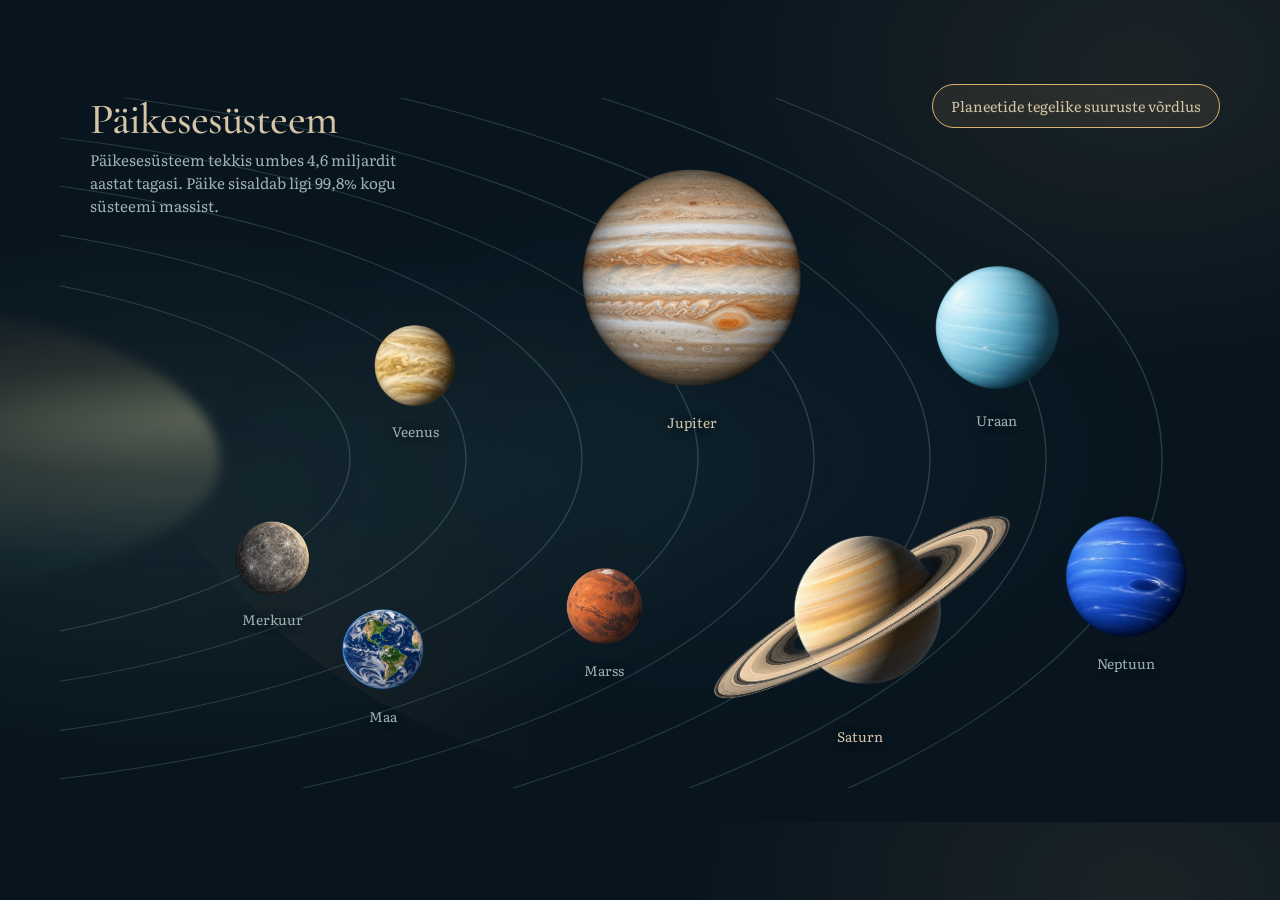
==== commit 8db230db: "Add files via upload" ====
--- a/planeedid.html
+++ b/planeedid.html
@@ -14,7 +14,7 @@
     .space-wrap{overflow:visible;padding:14px 0 34px}.space{position:relative;isolation:isolate;width:100%;height:690px;overflow:visible;border-radius:48% 52% 44% 56% / 10% 11% 89% 90%;background:radial-gradient(ellipse at 54% 52%,rgba(40,91,100,.14),transparent 54%),radial-gradient(ellipse at 13% 90%,rgba(217,178,108,.07),transparent 26%)}.space:before{content:'';position:absolute;inset:8% 4%;border-radius:53% 47% 59% 41% / 38% 63% 37% 62%;border:0;transform:rotate(-4deg);pointer-events:none}.orbits{position:absolute;inset:0;width:100%;height:100%;pointer-events:none}.orbits ellipse,.orbits path{fill:none;stroke:rgba(130,185,178,.25);stroke-width:1.25}.sun{position:absolute;z-index:-1;left:-740px;top:205px;width:900px;height:310px;border-radius:54% 46% 49% 51% / 45% 56% 44% 55%;background:radial-gradient(ellipse at 98% 42%,rgba(255,237,175,.29),rgba(217,178,108,.13) 22%,transparent 55%),radial-gradient(ellipse at 91% 65%,rgba(130,185,178,.08),transparent 48%);filter:blur(6px);transform:rotate(-2deg)}.sun:after{display:none}.space-copy{position:absolute;z-index:2;top:0;left:30px;max-width:310px}.space-copy h1{margin:0 0 8px;font:500 clamp(1.9rem,3.4vw,2.7rem)/1 var(--heading);letter-spacing:-.02em}.space-copy p{margin:0;color:var(--muted);font-size:.95rem;line-height:1.5}
     .planet{-webkit-tap-highlight-color:transparent;-webkit-touch-callout:none;-webkit-user-select:none;user-select:none;position:absolute;z-index:1;left:var(--x);top:var(--y);width:var(--size);height:var(--size);padding:0;border:0;background:none;color:var(--ink);cursor:pointer;transform:translate(-50%,-50%);transition:opacity 220ms,filter 220ms,transform 220ms,width 220ms,height 220ms}.planet:hover,.planet:focus-visible{transform:translate(-50%,-50%) scale(1.08);filter:drop-shadow(0 0 16px rgba(217,178,108,.34));outline:none}.planet:focus-visible .planet-name{outline:none}.planet img{display:block;width:100%;height:100%;object-fit:contain;transform:scale(var(--asset-scale,1));transform-origin:center;pointer-events:none;-webkit-user-drag:none;-webkit-touch-callout:none;user-select:none}.planet.fallback-orb img{display:none}.planet.fallback-orb:before{content:'';display:block;width:100%;height:100%;border-radius:50%;background:radial-gradient(circle at 32% 28%,#e3dfc9,var(--planet-color,#82b9b2) 40%,#08151f 84%);box-shadow:inset -14px -11px 18px #06121c99,0 0 18px color-mix(in srgb,var(--planet-color,#82b9b2) 42%,transparent)}.planet-name{pointer-events:none;-webkit-user-select:none;user-select:none;position:absolute;left:50%;top:var(--label-top);transform:translateX(-50%);white-space:nowrap;color:var(--muted);font-size:.86rem;text-shadow:0 1px 10px var(--bg)}.planet[data-name="Jupiter"] .planet-name,.planet[data-name="Saturn"] .planet-name{color:var(--ink)}.space.is-exploring .planet:not(.is-active){opacity:.46;filter:blur(.65px) brightness(.68) saturate(.72)}.space.is-exploring .planet.is-active{z-index:5;width:var(--focus-size);height:var(--focus-size);transform:translate(-50%,-50%);filter:drop-shadow(0 0 22px rgba(217,178,108,.45))}.space.is-exploring .planet.is-active .planet-name{top:var(--active-label-top);color:var(--ink)}
     .details{position:absolute;z-index:7;width:min(400px,calc(100% - 32px));padding:22px 24px;background:rgba(10,29,39,.96);border:1px solid rgba(130,185,178,.25);border-radius:28px;box-shadow:0 16px 38px rgba(0,0,0,.28);opacity:0;pointer-events:none;transform:translate(0,-10%);transition:opacity 180ms,transform 180ms}.details.is-visible{opacity:1}.details.to-left{transform:translate(-100%,-10%)}.details.to-top{transform:translate(0,-88%)}.details.to-left.to-top{transform:translate(-100%,-88%)}.details p{margin:0;color:var(--muted);font-size:.82rem}.details h2{margin:3px 0 2px;font:500 2rem/1 var(--heading)}.facts{display:grid;grid-template-columns:1fr;gap:0;margin:12px 0 0}.facts div{display:grid;grid-template-columns:minmax(0,1fr) auto;align-items:baseline;gap:14px;padding:6px 0;border-bottom:1px solid rgba(158,177,178,.14)}.facts dt{color:var(--muted);font-size:.78rem}.facts dd{margin:0;text-align:right;white-space:nowrap;font-weight:500;font-size:.8rem}.loading{display:grid;place-items:center;height:100%;color:var(--muted)}
-    @media(max-width:700px){.wrap{width:calc(100% - 32px)}.planet{touch-action:manipulation;-webkit-touch-callout:none}.topbar{padding:20px 0 8px}.scale-toggle{transform:translateY(30px);font-size:.66rem;line-height:1.15;padding:6px 10px;min-height:32px;white-space:nowrap}.intro{grid-template-columns:1fr;gap:18px;padding-top:28px}.space-wrap{margin-inline:-16px;min-height:385px;overflow:visible;padding:0}.space{width:192%;min-width:0;height:690px;transform:scale(.52);transform-origin:top left;-webkit-touch-callout:none;-webkit-user-select:none;user-select:none}.planet::after{content:'';position:absolute;inset:-18px}.space-copy{top:18px}.mobile-details{display:block;position:relative;z-index:10;margin-top:-330px;padding:0 16px 40px}.mobile-details .details{position:relative;left:auto!important;top:auto!important;box-sizing:border-box;width:100%;padding:18px 20px;margin:0;transform:none!important}.mobile-details .details:not(.is-visible){display:none}.mobile-details .details h2{font-size:1.8rem}.mobile-details .facts{grid-template-columns:1fr}.mobile-details .facts div{gap:10px;padding:7px 0}.mobile-details .facts dt,.mobile-details .facts dd{font-size:.82rem}}
+    @media(max-width:700px){.wrap{width:calc(100% - 32px)}.planet{touch-action:manipulation;-webkit-touch-callout:none}.topbar{padding:20px 0 8px}.scale-toggle{transform:translateY(30px);font-size:.66rem;line-height:1.15;padding:6px 10px;min-height:32px;white-space:nowrap}.intro{grid-template-columns:1fr;gap:18px;padding-top:28px}.space-wrap{margin-inline:-16px;min-height:385px;overflow:visible;padding:0}.space{width:208%;min-width:0;height:690px;transform:scale(.48);transform-origin:top left;-webkit-touch-callout:none;-webkit-user-select:none;user-select:none}.planet::after{content:'';position:absolute;inset:-18px}.space-copy{top:18px}.mobile-details{display:block;position:relative;z-index:10;margin:0;padding:0}.mobile-details .details{position:fixed;z-index:20;inset:auto 12px 12px;box-sizing:border-box;width:auto;max-height:calc(100dvh - 24px);padding:14px 16px;margin:0;overflow:hidden;transform:none!important}.mobile-details .details:not(.is-visible){display:none}.mobile-details .details h2{font-size:1.55rem}.mobile-details .details p{font-size:.76rem}.mobile-details .facts{grid-template-columns:1fr 1fr;column-gap:18px;margin-top:8px}.mobile-details .facts div{display:grid;grid-template-columns:1fr;gap:1px;padding:4px 0}.mobile-details .facts dt,.mobile-details .facts dd{font-size:.72rem;line-height:1.15}.mobile-details .facts dd{text-align:left;white-space:nowrap}}
   </style>
 </head>
 <body>
